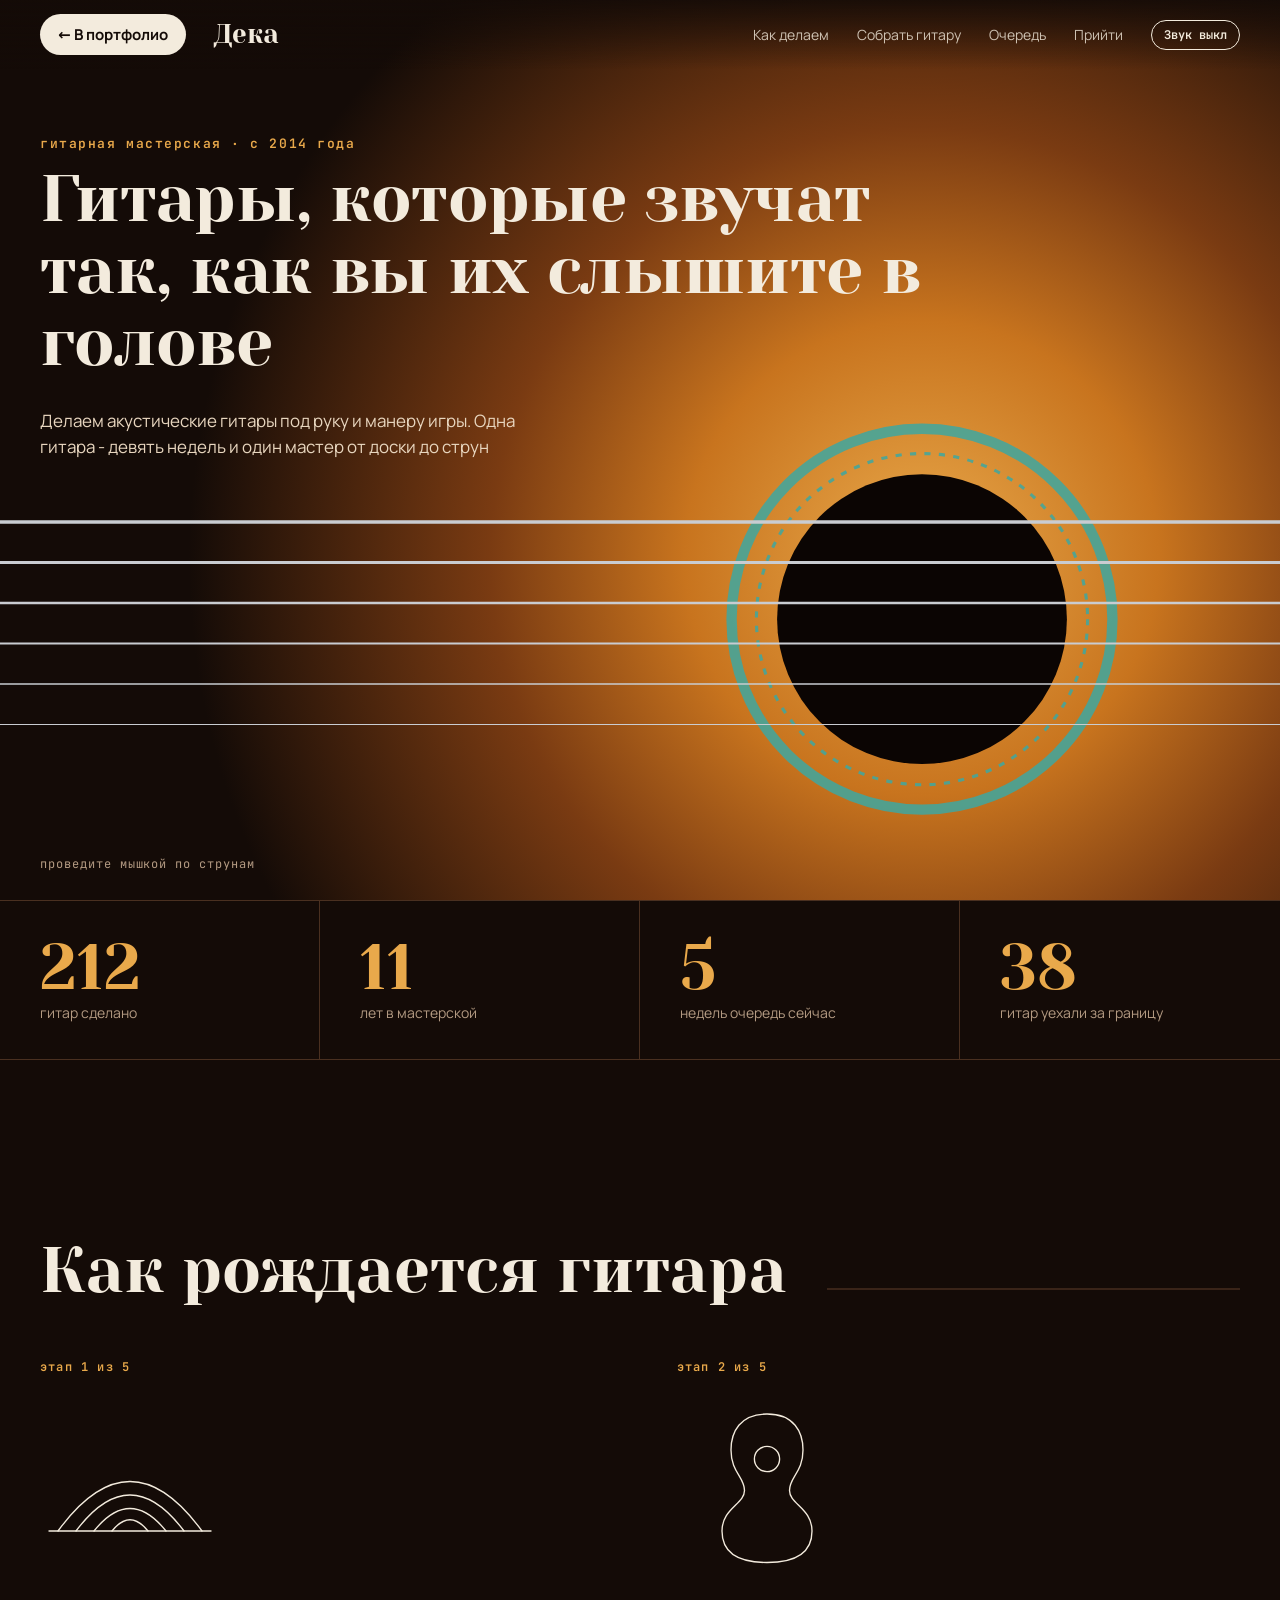
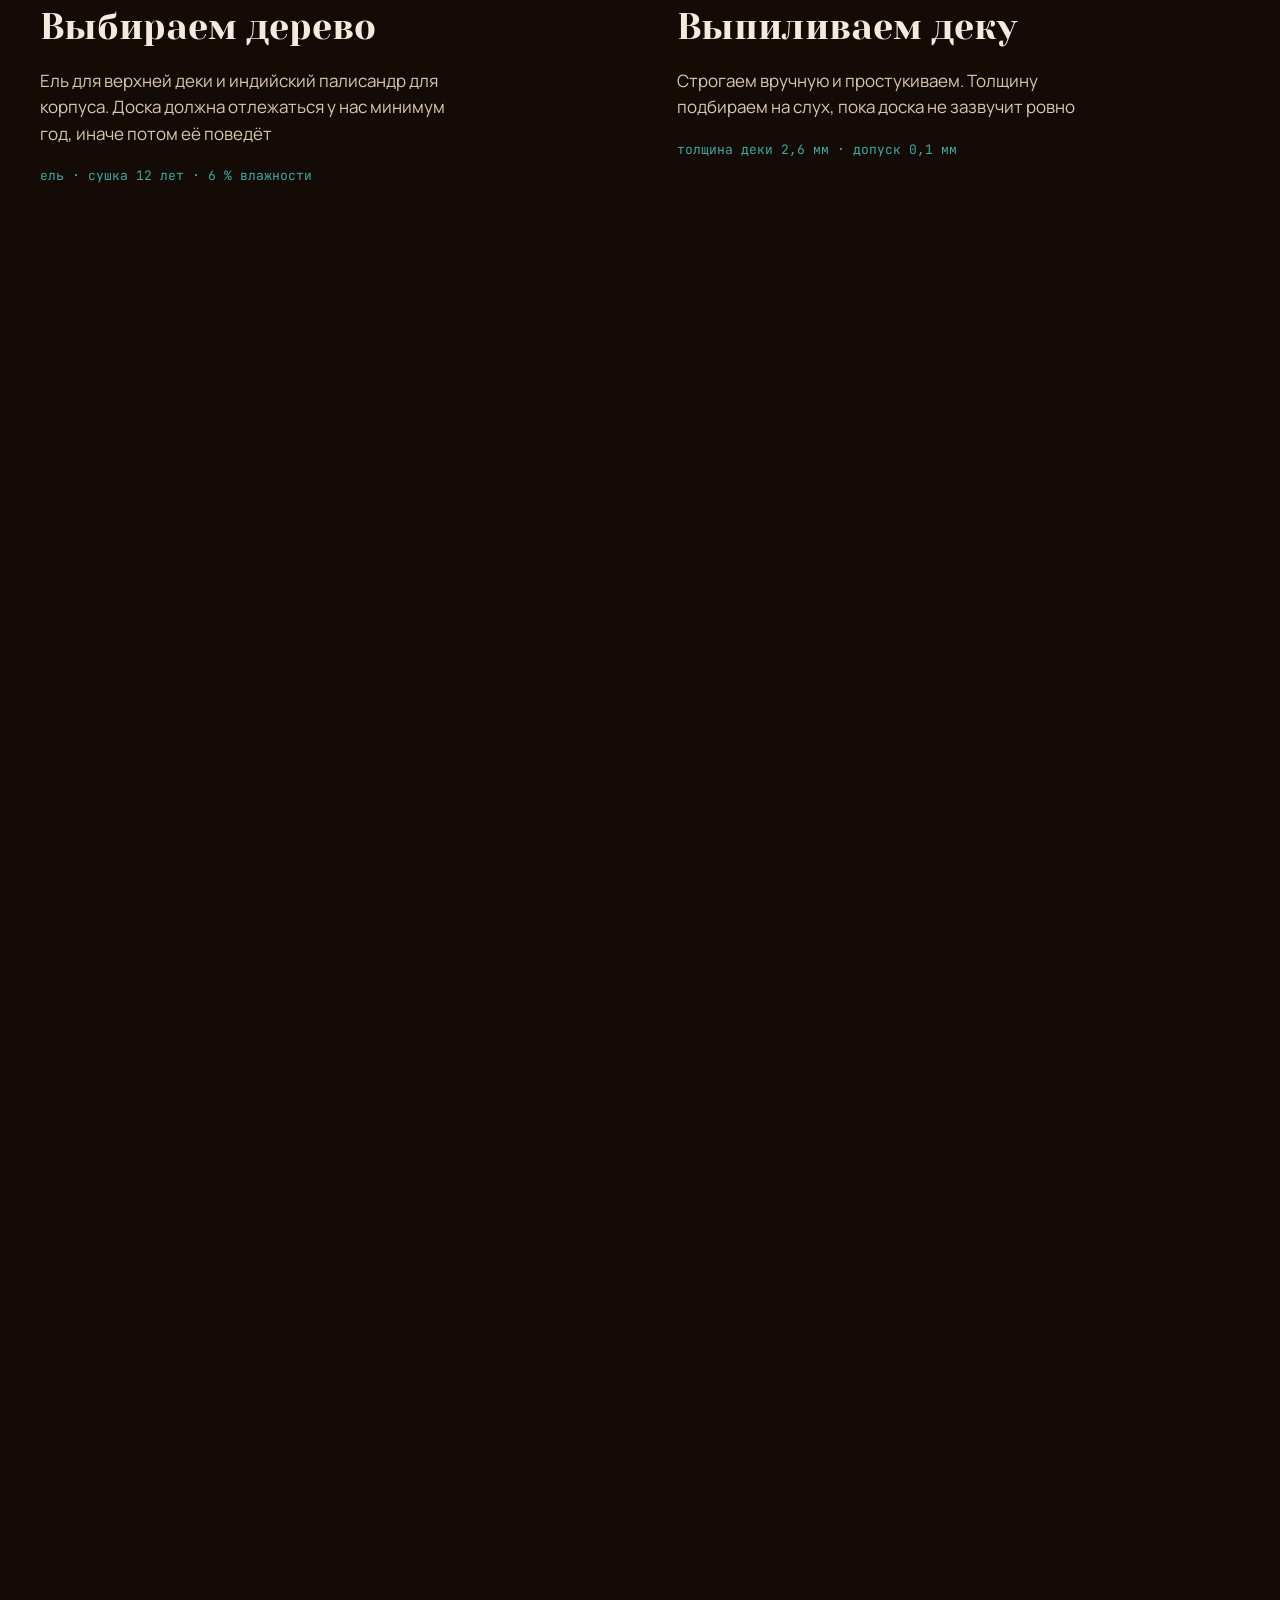
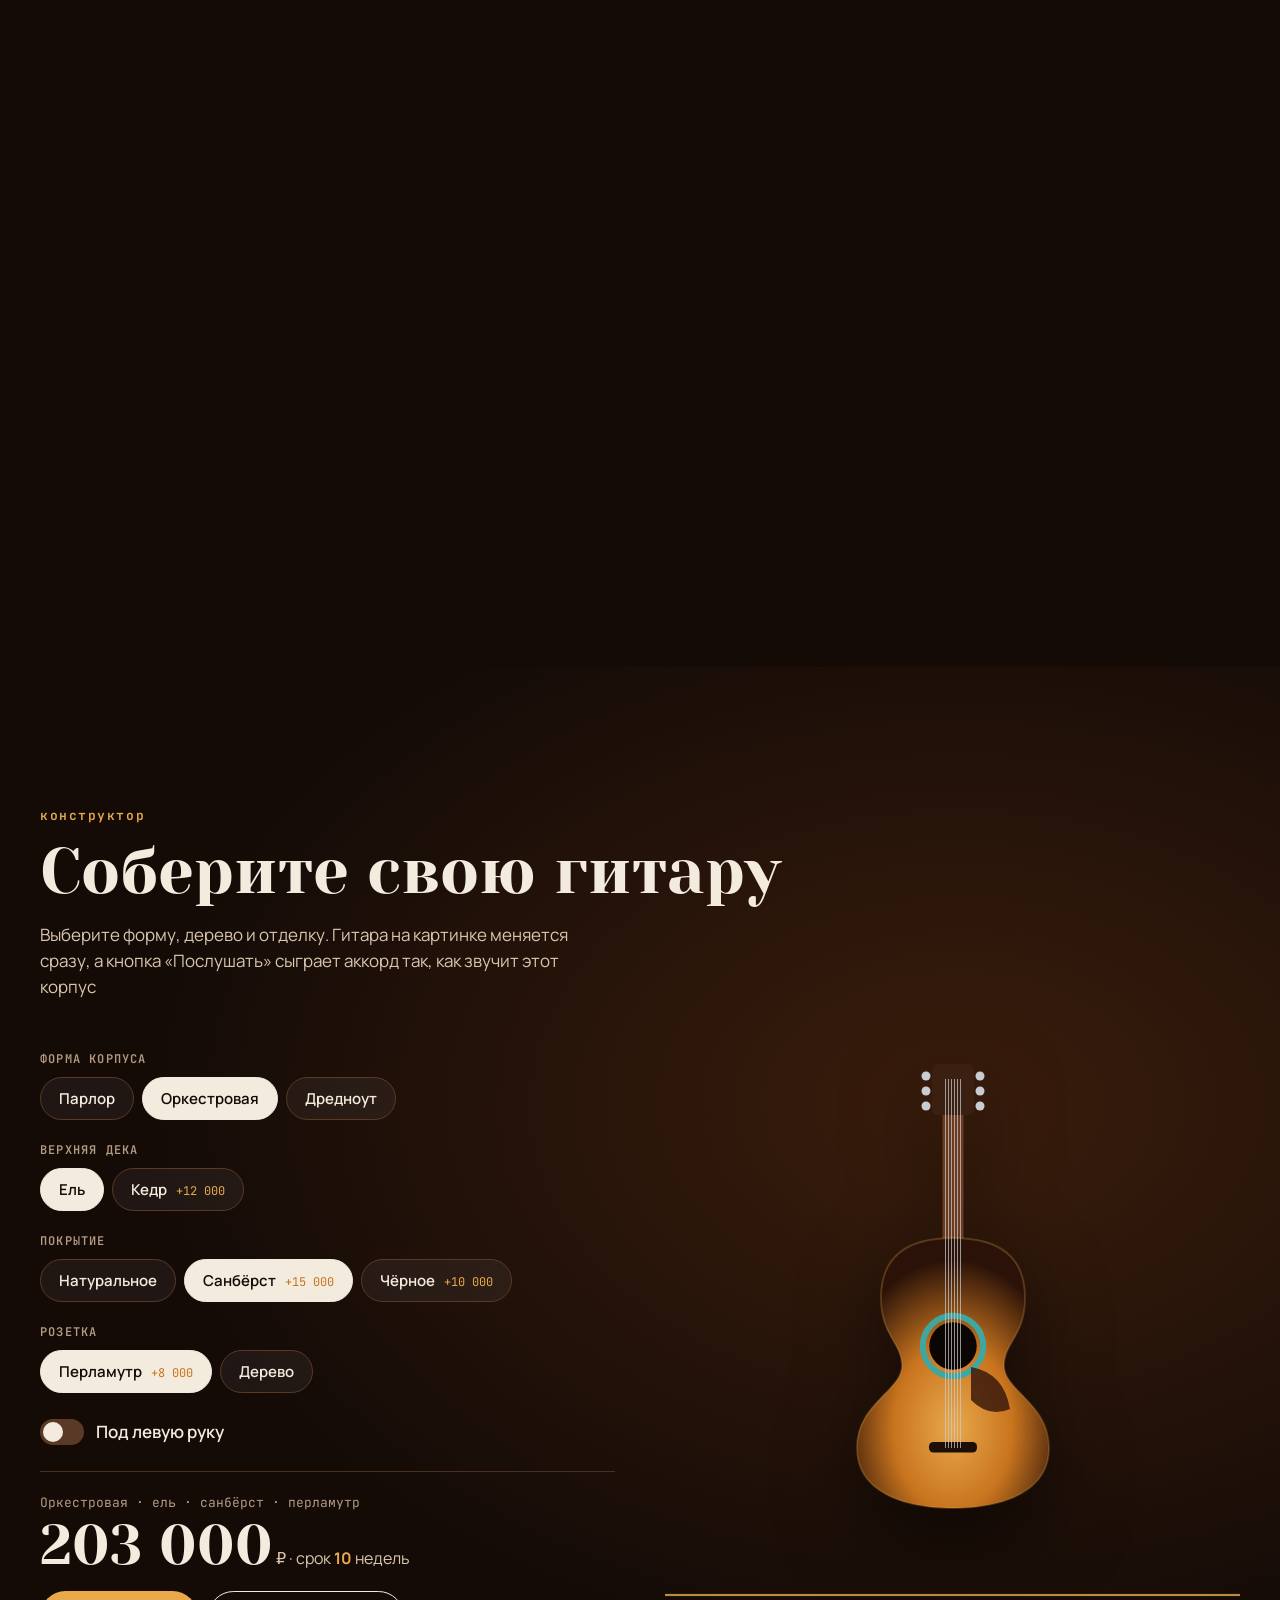
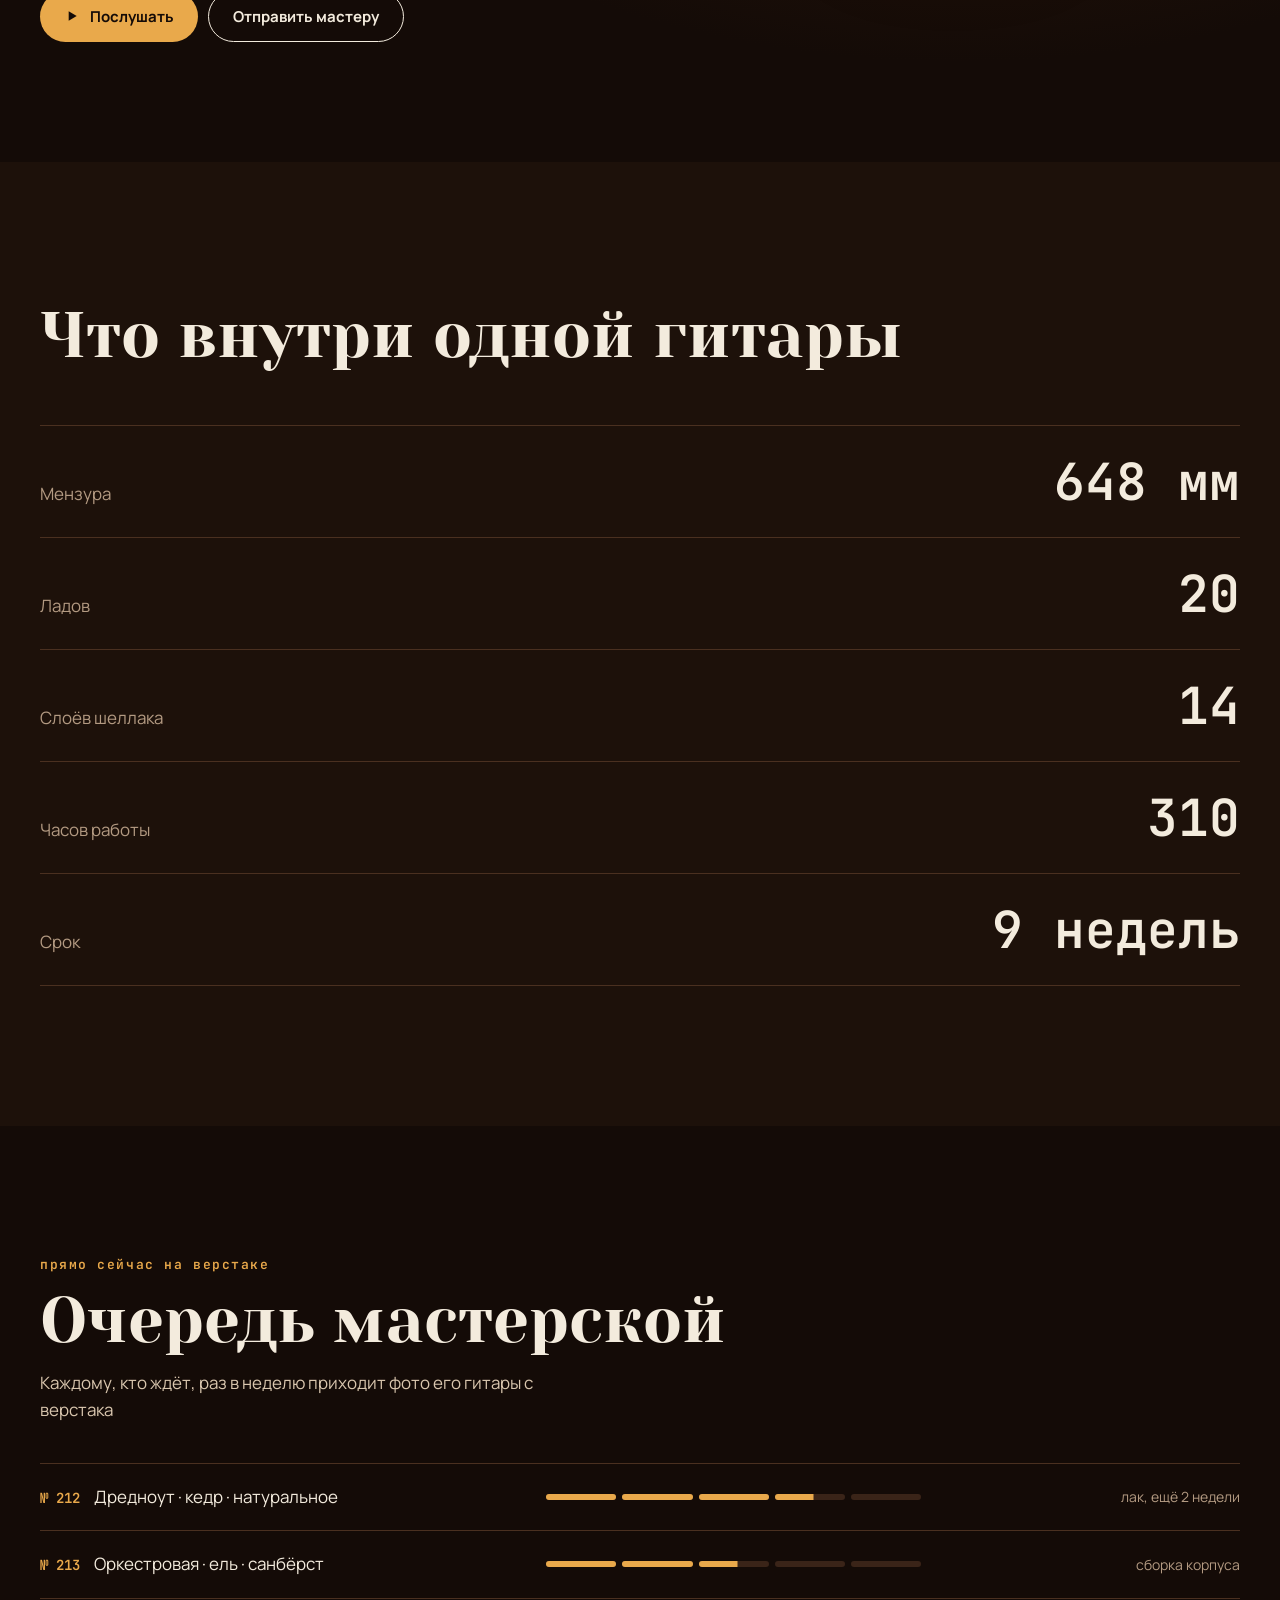
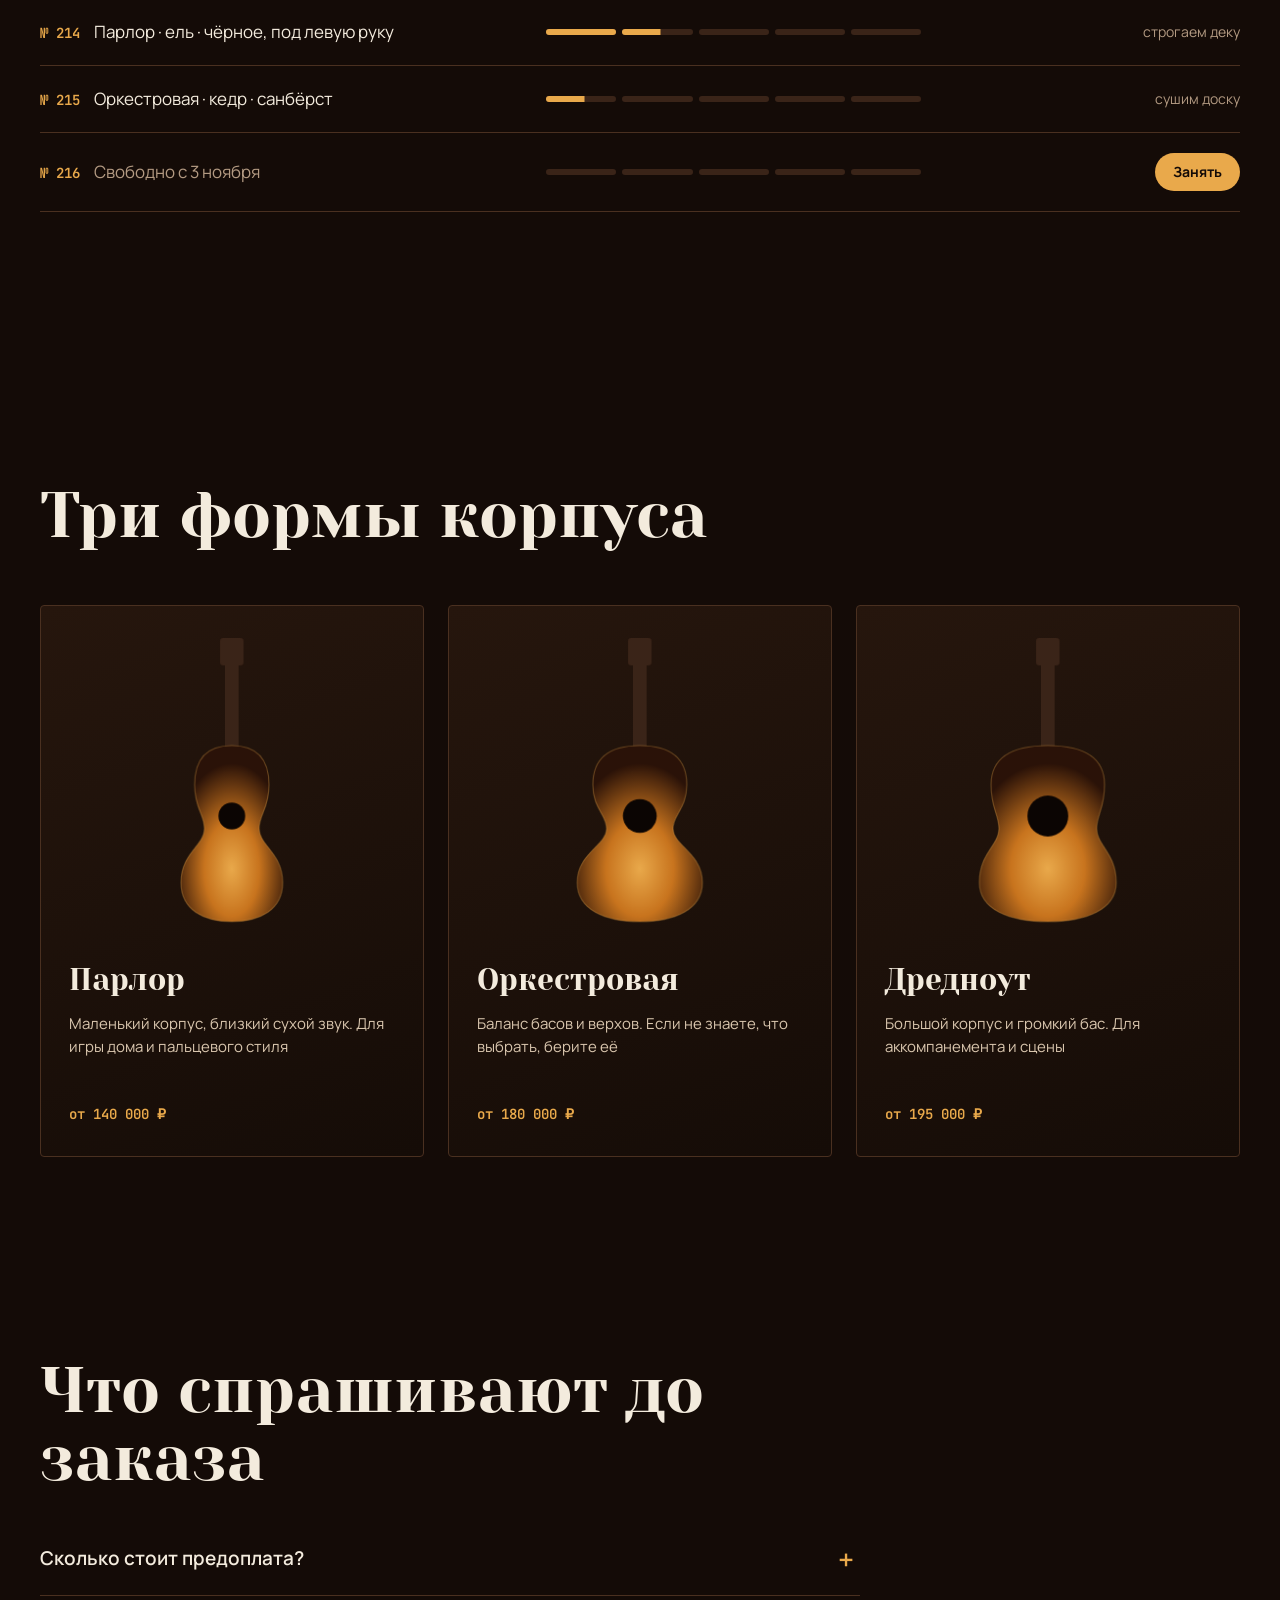
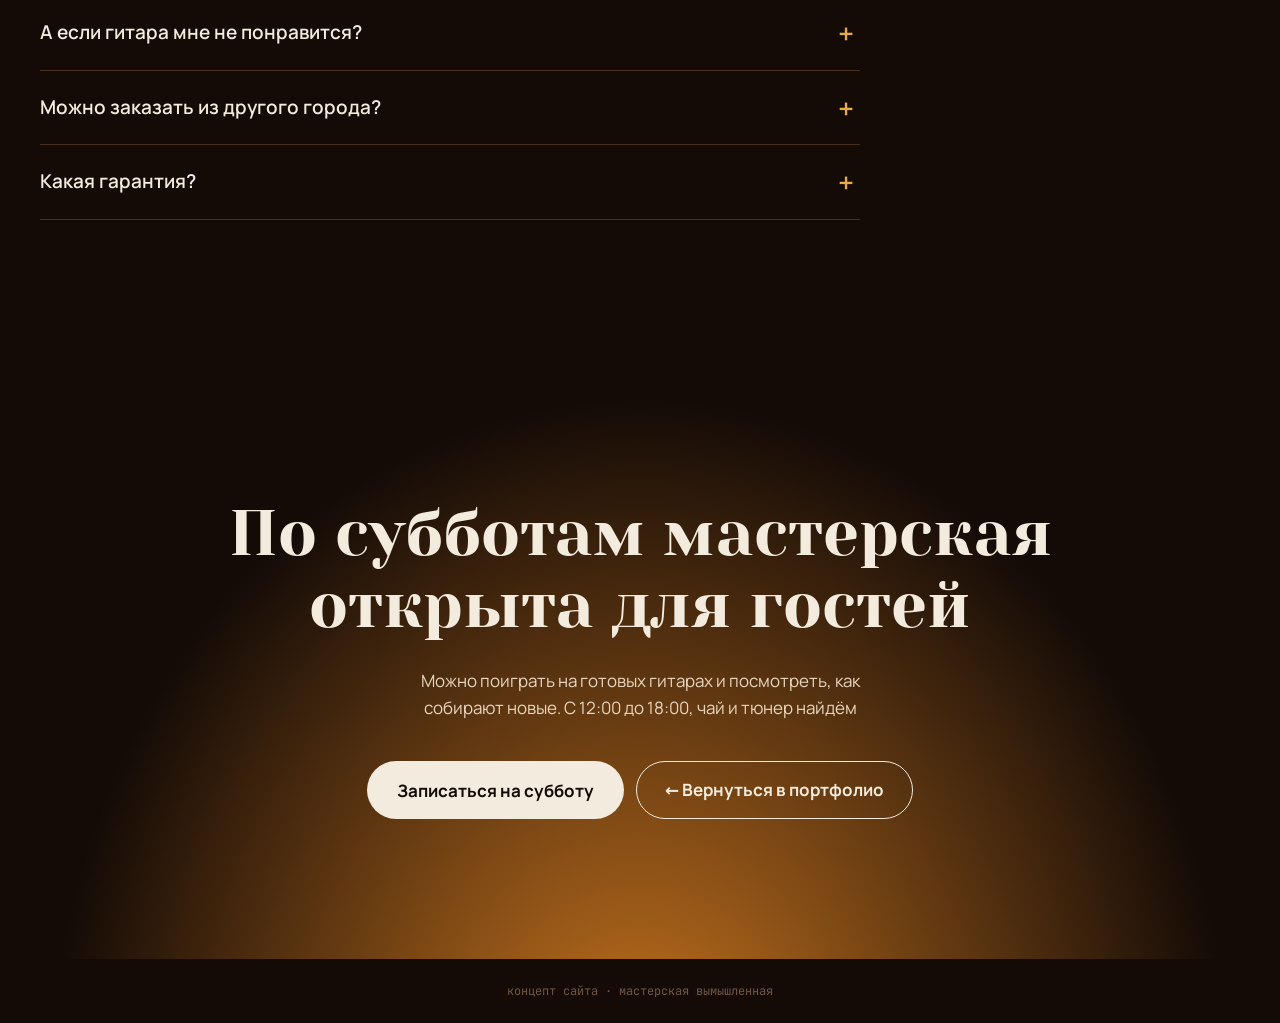
==== gitara/index.html @ 6fb13867 "Демо гитарной мастерской" ====
<!DOCTYPE html>
<html lang="ru">
<head>
<meta charset="UTF-8">
<meta name="viewport" content="width=device-width, initial-scale=1">
<title>Дека - гитарная мастерская</title>
<link rel="icon" href="data:image/svg+xml,%3Csvg xmlns='http://www.w3.org/2000/svg' viewBox='0 0 64 64'%3E%3Crect width='64' height='64' rx='16' fill='%23FFC400'/%3E%3Cpath d='M18 16h28a6 6 0 0 1 6 6v16a6 6 0 0 1-6 6H30l-10 8v-8h-2a6 6 0 0 1-6-6V22a6 6 0 0 1 6-6z' fill='%23161511'/%3E%3C/svg%3E">
<link rel="stylesheet" href="style.css">
</head>
<body>

<header class="top">
  <a class="back" href="../index.html#works">← В портфолио</a>
  <a class="brand" href="#hero">Дека</a>
  <nav>
    <a href="#process">Как делаем</a>
    <a href="#builder">Собрать гитару</a>
    <a href="#queue">Очередь</a>
    <a href="#visit">Прийти</a>
  </nav>
  <button class="sound" id="sound" aria-pressed="false">Звук выкл</button>
</header>

<section class="hero" id="hero">
  <div class="hero-text">
    <p class="eyebrow">гитарная мастерская · с 2014 года</p>
    <h1 class="split">Гитары, которые звучат так, как вы их слышите в голове</h1>
    <p class="lead">Делаем акустические гитары под руку и манеру игры. Одна гитара - девять недель и один мастер от доски до струн</p>
  </div>
  <div class="soundhole" aria-hidden="true">
    <svg viewBox="0 0 200 200">
      <circle cx="100" cy="100" r="92" class="rosette"/>
      <circle cx="100" cy="100" r="80" class="rosette thin"/>
      <circle cx="100" cy="100" r="70" class="hole"/>
    </svg>
  </div>
  <svg class="strings" id="strings" aria-hidden="true"></svg>
  <p class="hint">проведите мышкой по струнам</p>
</section>

<section class="facts-bar">
  <div><b class="count" data-to="212">0</b><span>гитар сделано</span></div>
  <div><b class="count" data-to="11">0</b><span>лет в мастерской</span></div>
  <div><b class="count" data-to="5">0</b><span>недель очередь сейчас</span></div>
  <div><b class="count" data-to="38">0</b><span>гитар уехали за границу</span></div>
</section>

<section class="process" id="process">
  <div class="process-pin">
    <div class="process-head">
      <h2>Как рождается гитара</h2>
      <div class="bar"><span id="bar"></span></div>
    </div>
    <div class="track" id="track">
      <article class="stage">
        <span class="step">этап 1 из 5</span>
        <svg viewBox="0 0 200 200" class="draw"><path d="M20 150 Q100 40 180 150"/><path d="M40 150 Q100 70 160 150"/><path d="M60 150 Q100 100 140 150"/><path d="M80 150 Q100 125 120 150"/><path d="M10 150 H190"/></svg>
        <h3>Выбираем дерево</h3>
        <p>Ель для верхней деки и индийский палисандр для корпуса. Доска должна отлежаться у нас минимум год, иначе потом её поведёт</p>
        <code>ель · сушка 12 лет · 6 % влажности</code>
      </article>
      <article class="stage">
        <span class="step">этап 2 из 5</span>
        <svg viewBox="0 0 200 200" class="draw"><path d="M100 20 C130 20 140 40 140 60 C140 85 125 90 125 105 C125 120 150 125 150 150 C150 175 130 185 100 185 C70 185 50 175 50 150 C50 125 75 120 75 105 C75 90 60 85 60 60 C60 40 70 20 100 20Z"/><circle cx="100" cy="70" r="14"/></svg>
        <h3>Выпиливаем деку</h3>
        <p>Строгаем вручную и простукиваем. Толщину подбираем на слух, пока доска не зазвучит ровно</p>
        <code>толщина деки 2,6 мм · допуск 0,1 мм</code>
      </article>
      <article class="stage">
        <span class="step">этап 3 из 5</span>
        <svg viewBox="0 0 200 200" class="draw"><path d="M40 40 L160 160"/><path d="M160 40 L40 160"/><path d="M30 70 H70"/><path d="M130 70 H170"/><path d="M60 175 L90 140"/><path d="M140 175 L110 140"/></svg>
        <h3>Собираем корпус</h3>
        <p>Ставим пружины под деку крестом. От их рисунка зависит, будет гитара петь в басах или в верхах</p>
        <code>X-бридинг · 7 пружин · клей костный</code>
      </article>
      <article class="stage">
        <span class="step">этап 4 из 5</span>
        <svg viewBox="0 0 200 200" class="draw"><path d="M20 160 H180"/><path d="M20 140 H180"/><path d="M20 120 H180"/><path d="M20 100 H180"/><path d="M20 80 H180"/><path d="M20 60 H180"/><path d="M20 40 H180"/></svg>
        <h3>Покрываем лаком</h3>
        <p>Шеллак тонкими слоями, каждый сохнет сутки. Дольше всего и незаметнее всего</p>
        <code>14 слоёв · 3 недели · полировка вручную</code>
      </article>
      <article class="stage">
        <span class="step">этап 5 из 5</span>
        <svg viewBox="0 0 200 200" class="draw"><path d="M70 20 H130 L125 180 H75 Z"/><circle cx="55" cy="50" r="9"/><circle cx="55" cy="90" r="9"/><circle cx="55" cy="130" r="9"/><circle cx="145" cy="50" r="9"/><circle cx="145" cy="90" r="9"/><circle cx="145" cy="130" r="9"/></svg>
        <h3>Настраиваем под вас</h3>
        <p>Вы приходите, играете, мы подгоняем высоту струн и порожек. Уходите с гитарой в тот же день</p>
        <code>высота струн 2,2 мм на 12 ладу</code>
      </article>
    </div>
  </div>
</section>

<section class="builder" id="builder">
  <div class="builder-head">
    <p class="eyebrow">конструктор</p>
    <h2>Соберите свою гитару</h2>
    <p class="muted">Выберите форму, дерево и отделку. Гитара на картинке меняется сразу, а кнопка «Послушать» сыграет аккорд так, как звучит этот корпус</p>
  </div>
  <div class="builder-grid">
    <div class="options">
      <fieldset>
        <legend>Форма корпуса</legend>
        <div class="opts" data-opt="shape">
          <button type="button" data-v="parlor">Парлор</button>
          <button type="button" data-v="om" aria-pressed="true">Оркестровая</button>
          <button type="button" data-v="dread">Дредноут</button>
        </div>
      </fieldset>
      <fieldset>
        <legend>Верхняя дека</legend>
        <div class="opts" data-opt="top">
          <button type="button" data-v="spruce" aria-pressed="true">Ель</button>
          <button type="button" data-v="cedar">Кедр <small>+12 000</small></button>
        </div>
      </fieldset>
      <fieldset>
        <legend>Покрытие</legend>
        <div class="opts" data-opt="finish">
          <button type="button" data-v="natural">Натуральное</button>
          <button type="button" data-v="burst" aria-pressed="true">Санбёрст <small>+15 000</small></button>
          <button type="button" data-v="black">Чёрное <small>+10 000</small></button>
        </div>
      </fieldset>
      <fieldset>
        <legend>Розетка</legend>
        <div class="opts" data-opt="rosette">
          <button type="button" data-v="shell" aria-pressed="true">Перламутр <small>+8 000</small></button>
          <button type="button" data-v="wood">Дерево</button>
        </div>
      </fieldset>
      <label class="lefty"><input type="checkbox" id="lefty"><span class="sw"></span>Под левую руку</label>
      <div class="total">
        <p class="summary" id="summary">Оркестровая · ель · санбёрст · перламутр</p>
        <p class="price"><b id="price">203 000</b> ₽ <span>· срок <b id="weeks">10</b> недель</span></p>
        <div class="total-btns">
          <button type="button" class="btn-listen" id="listen"><svg viewBox="0 0 24 24"><path d="M7 5v14l12-7z"/></svg>Послушать</button>
          <button type="button" class="btn-send" id="send">Отправить мастеру</button>
        </div>
      </div>
    </div>
    <div class="preview">
      <svg viewBox="-20 -10 240 320" id="guitar" class="guitar">
        <defs>
          <radialGradient id="gBurst" cx=".5" cy=".7" r=".62"><stop offset="0" stop-color="#e9a94b"/><stop offset=".5" stop-color="#c8741e"/><stop offset="1" stop-color="#2a1208"/></radialGradient>
        </defs>
        <g id="gFlip">
          <rect class="g-neck" x="93" y="6" width="14" height="116" rx="2"/>
          <rect class="g-head" x="86" y="-6" width="28" height="34" rx="4"/>
          <g class="g-pegs"><circle cx="82" cy="2" r="3"/><circle cx="82" cy="12" r="3"/><circle cx="82" cy="22" r="3"/><circle cx="118" cy="2" r="3"/><circle cx="118" cy="12" r="3"/><circle cx="118" cy="22" r="3"/></g>
          <path class="g-body" id="gBody"/>
          <circle class="g-rosette" id="gRosette" cx="100" cy="182" r="20"/>
          <circle class="g-hole" id="gHole" cx="100" cy="182" r="15"/>
          <path class="g-guard" id="gGuard" d="M112 196 q22 4 26 28 q-14 6 -26 -6z"/>
          <rect class="g-bridge" x="84" y="246" width="32" height="7" rx="3"/>
          <g class="g-strings"><path d="M95 4 V250"/><path d="M97 4 V250"/><path d="M99 4 V250"/><path d="M101 4 V250"/><path d="M103 4 V250"/><path d="M105 4 V250"/></g>
        </g>
      </svg>
      <canvas class="scope" id="scope" width="600" height="120" aria-hidden="true"></canvas>
    </div>
  </div>
</section>

<section class="spec" id="spec">
  <h2>Что внутри одной гитары</h2>
  <dl class="sheet">
    <div><dt>Мензура</dt><dd><span class="count" data-to="648">0</span> мм</dd></div>
    <div><dt>Ладов</dt><dd><span class="count" data-to="20">0</span></dd></div>
    <div><dt>Слоёв шеллака</dt><dd><span class="count" data-to="14">0</span></dd></div>
    <div><dt>Часов работы</dt><dd><span class="count" data-to="310">0</span></dd></div>
    <div><dt>Срок</dt><dd><span class="count" data-to="9">0</span> недель</dd></div>
  </dl>
</section>

<section class="queue" id="queue">
  <p class="eyebrow">прямо сейчас на верстаке</p>
  <h2>Очередь мастерской</h2>
  <p class="muted">Каждому, кто ждёт, раз в неделю приходит фото его гитары с верстака</p>
  <div class="q-list">
    <article class="q" data-stage="4"><div><b>№ 212</b><span>Дредноут · кедр · натуральное</span></div><div class="q-steps"><i></i><i></i><i></i><i></i><i></i></div><em>лак, ещё 2 недели</em></article>
    <article class="q" data-stage="3"><div><b>№ 213</b><span>Оркестровая · ель · санбёрст</span></div><div class="q-steps"><i></i><i></i><i></i><i></i><i></i></div><em>сборка корпуса</em></article>
    <article class="q" data-stage="2"><div><b>№ 214</b><span>Парлор · ель · чёрное, под левую руку</span></div><div class="q-steps"><i></i><i></i><i></i><i></i><i></i></div><em>строгаем деку</em></article>
    <article class="q" data-stage="1"><div><b>№ 215</b><span>Оркестровая · кедр · санбёрст</span></div><div class="q-steps"><i></i><i></i><i></i><i></i><i></i></div><em>сушим доску</em></article>
    <article class="q free"><div><b>№ 216</b><span>Свободно с 3 ноября</span></div><div class="q-steps"><i></i><i></i><i></i><i></i><i></i></div><a href="#builder">Занять</a></article>
  </div>
</section>

<section class="models" id="models">
  <h2>Три формы корпуса</h2>
  <div class="cards">
    <article class="card" data-shape="parlor">
      <svg viewBox="0 0 200 300" class="body"></svg>
      <h3>Парлор</h3>
      <p>Маленький корпус, близкий сухой звук. Для игры дома и пальцевого стиля</p>
      <span class="price-tag">от 140 000 ₽</span>
    </article>
    <article class="card" data-shape="om">
      <svg viewBox="0 0 200 300" class="body"></svg>
      <h3>Оркестровая</h3>
      <p>Баланс басов и верхов. Если не знаете, что выбрать, берите её</p>
      <span class="price-tag">от 180 000 ₽</span>
    </article>
    <article class="card" data-shape="dread">
      <svg viewBox="0 0 200 300" class="body"></svg>
      <h3>Дредноут</h3>
      <p>Большой корпус и громкий бас. Для аккомпанемента и сцены</p>
      <span class="price-tag">от 195 000 ₽</span>
    </article>
  </div>
</section>

<section class="faq" id="faq">
  <h2>Что спрашивают до заказа</h2>
  <details><summary>Сколько стоит предоплата?</summary><p>Половина цены, когда гитара встаёт в очередь. Вторая половина после того, как вы её послушали и забрали.</p></details>
  <details><summary>А если гитара мне не понравится?</summary><p>До покрытия лаком можно поменять почти всё, кроме формы корпуса. После настройки, если звук не ваш, переделываем пружины бесплатно.</p></details>
  <details><summary>Можно заказать из другого города?</summary><p>Да, отправляем в жёстком кейсе транспортной компанией. Настройку тогда делаем по видео, а в первый приезд подгоняем вживую.</p></details>
  <details><summary>Какая гарантия?</summary><p>Пожизненная на корпус и гриф для первого владельца. Трещины от пересушивания не считаются, к гитаре прилагаем увлажнитель и памятку.</p></details>
</section>

<section class="visit" id="visit">
  <h2 class="split">По субботам мастерская открыта для гостей</h2>
  <p>Можно поиграть на готовых гитарах и посмотреть, как собирают новые. С 12:00 до 18:00, чай и тюнер найдём</p>
  <div class="visit-btns">
    <button type="button" class="cta" id="visitBtn">Записаться на субботу</button>
    <a class="back-bottom" href="../index.html#works">← Вернуться в портфолио</a>
  </div>
</section>

<footer class="foot">концепт сайта · мастерская вымышленная</footer>
<div class="toast" id="toast" role="status" hidden></div>

<script src="gsap.min.js"></script>
<script src="ScrollTrigger.min.js"></script>
<script src="script.js"></script>
</body>
</html>
---- gitara/style.css ----
/* шрифты лежат рядом, без гугла */
@font-face { font-family: "Yeseva One"; src: url("yeseva-one-cyrillic-400-normal.woff2") format("woff2"); unicode-range: U+0400-045F, U+0490-0491, U+04B0-04B1, U+2116; font-display: swap; }
@font-face { font-family: "Yeseva One"; src: url("yeseva-one-latin-400-normal.woff2") format("woff2"); unicode-range: U+0000-00FF, U+2000-206F, U+20AC, U+2122, U+2212; font-display: swap; }
@font-face { font-family: "Manrope"; src: url("manrope-cyrillic-wght-normal.woff2") format("woff2"); font-weight: 200 800; unicode-range: U+0400-045F, U+0490-0491, U+04B0-04B1, U+2116; font-display: swap; }
@font-face { font-family: "Manrope"; src: url("manrope-latin-wght-normal.woff2") format("woff2"); font-weight: 200 800; unicode-range: U+0000-00FF, U+2000-206F, U+20AC, U+2122, U+2212; font-display: swap; }
@font-face { font-family: "JetBrains Mono"; src: url("jetbrains-mono-cyrillic-wght-normal.woff2") format("woff2"); font-weight: 100 800; unicode-range: U+0400-045F, U+0490-0491, U+04B0-04B1, U+2116; font-display: swap; }
@font-face { font-family: "JetBrains Mono"; src: url("jetbrains-mono-latin-wght-normal.woff2") format("woff2"); font-weight: 100 800; unicode-range: U+0000-00FF, U+2000-206F, U+20AC, U+2122, U+2212; font-display: swap; }

:root {
  --edge: #140b07;      /* тёмный край санбёрста */
  --amber: #c8741e;     /* янтарь лака */
  --honey: #e9a94b;     /* светлый центр санбёрста */
  --ink: #f3ebdd;       /* текст */
  --nickel: #c9ccd1;    /* струны */
  --abalone: #3fa7a0;   /* перламутровая розетка */
  --muted: #b39a82;

  --display: "Yeseva One", Georgia, serif;
  --body: "Manrope", system-ui, sans-serif;
  --mono: "JetBrains Mono", Consolas, monospace;
}

* { box-sizing: border-box; margin: 0; padding: 0; }
html { scroll-behavior: smooth; }
body {
  background: var(--edge);
  color: var(--ink);
  font-family: var(--body);
  font-size: 17px;
  line-height: 1.55;
  overflow-x: hidden;
}
a { color: inherit; }
:focus-visible { outline: 2px solid var(--abalone); outline-offset: 3px; }
h2 { font-family: var(--display); font-weight: 400; font-size: clamp(34px, 5vw, 64px); line-height: 1.05; }

/* ---------- шапка ---------- */
.top {
  position: fixed; inset: 0 0 auto; z-index: 20;
  display: flex; align-items: center; gap: 28px;
  padding: 14px 40px;
  background: linear-gradient(#140b07e6, #140b0700);
}
.back {
  font: 700 15px var(--body); text-decoration: none; color: var(--edge);
  background: var(--ink); padding: 10px 18px; border-radius: 30px;
  transition: transform .2s cubic-bezier(.34,1.56,.64,1), background .2s;
}
.back:hover { background: #fff; transform: translateX(-3px); }
.brand { font-family: var(--display); font-size: 26px; text-decoration: none; margin-right: auto; }
.top nav { display: flex; gap: 28px; font-size: 14px; }
.top nav a { text-decoration: none; opacity: .8; }
.top nav a:hover { opacity: 1; }
.sound {
  font: 600 12px var(--mono);
  color: var(--ink); background: none;
  border: 1px solid currentColor; border-radius: 20px;
  padding: 6px 12px; cursor: pointer;
}

/* ---------- первый экран ---------- */
.hero {
  position: relative;
  height: 100vh; min-height: 620px;
  overflow: hidden;
  background:
    radial-gradient(circle at 72% 62%, var(--honey) 0, var(--amber) 22%, #7a3b12 40%, var(--edge) 68%);
}
.hero-text { position: relative; z-index: 3; padding: 15vh 40px 0; max-width: 980px; }
.eyebrow { font: 600 13px var(--mono); letter-spacing: .12em; color: var(--honey); margin-bottom: 18px; }
.hero h1 {
  font-family: var(--display); font-weight: 400;
  font-size: clamp(38px, 5.2vw, 78px); line-height: 1;
  letter-spacing: -.01em;
}
.lead { max-width: 480px; margin-top: 26px; color: #e8d6bf; }
.split .w { display: inline-block; overflow: hidden; vertical-align: top; padding-bottom: .08em; }
.split .w > span { display: inline-block; }

.soundhole {
  position: absolute; z-index: 1;
  width: min(46vh, 420px); aspect-ratio: 1;
  left: 72%; top: 62%; transform: translate(-50%, -50%);
}
.soundhole svg { width: 100%; height: 100%; }
.rosette { fill: none; stroke: var(--abalone); stroke-width: 5; opacity: .85; }
.rosette.thin { stroke-width: 1.5; stroke-dasharray: 3 4; }
.hole { fill: #0b0503; }

.strings { position: absolute; inset: 0; z-index: 2; width: 100%; height: 100%; cursor: crosshair; }
.strings path { fill: none; stroke: var(--nickel); stroke-linecap: round; }
.hint {
  position: absolute; z-index: 3; left: 40px; bottom: 28px;
  font: 12px var(--mono); color: var(--muted); letter-spacing: .08em;
}

/* ---------- этапы ---------- */
.process { background: var(--edge); }
.process-pin { height: 100vh; display: flex; flex-direction: column; justify-content: center; overflow: hidden; }
.process-head { display: flex; align-items: flex-end; gap: 40px; padding: 0 40px 48px; }
.bar { flex: 1; height: 2px; background: #3a2418; margin-bottom: 14px; }
.bar span { display: block; height: 100%; width: 100%; background: var(--honey); transform-origin: left; transform: scaleX(0); }
.track { display: flex; gap: 6vw; padding: 0 40px; width: max-content; }
.stage { width: min(560px, 72vw); flex-shrink: 0; }
.step { font: 600 12px var(--mono); color: var(--honey); letter-spacing: .1em; }
.stage .draw { display: block; width: 180px; height: 180px; margin: 18px 0 24px; }
.draw path, .draw circle { fill: none; stroke: var(--ink); stroke-width: 1.5; stroke-linecap: round; }
.stage h3 { font-family: var(--display); font-weight: 400; font-size: 36px; margin-bottom: 12px; }
.stage p { color: #d9c6ae; max-width: 440px; }
.stage code { display: block; margin-top: 20px; font: 13px var(--mono); color: var(--abalone); }

/* ---------- характеристики ---------- */
.spec { padding: 140px 40px; background: #1d110a; }
.sheet { margin-top: 56px; border-top: 1px solid #4a3020; }
.sheet div {
  display: grid; grid-template-columns: 1fr auto;
  align-items: baseline;
  padding: 22px 0; border-bottom: 1px solid #4a3020;
}
.sheet dt { color: var(--muted); }
.sheet dd { font: 600 clamp(28px, 4vw, 52px) var(--mono); color: var(--ink); }

/* ---------- модели ---------- */
.models { padding: 140px 40px; }
.cards { display: grid; grid-template-columns: repeat(3, 1fr); gap: 24px; margin-top: 56px; perspective: 900px; }
.card {
  padding: 32px 28px 30px;
  border: 1px solid #4a3020; border-radius: 4px;
  background: linear-gradient(160deg, #26160d, #150c07);
  transform-style: preserve-3d; will-change: transform;
}
.card .body { display: block; width: 60%; margin: 0 auto 26px; overflow: visible; }
.body .outline { fill: url(#burst); stroke: #e9a94b55; stroke-width: 1.2; }
.body .neck { fill: #3a2418; }
.body .hole { fill: #0b0503; }
.card h3 { font-family: var(--display); font-weight: 400; font-size: 30px; }
.card p { color: #d9c6ae; font-size: 15px; margin: 8px 0 18px; min-height: 70px; }
.price-tag { font: 600 14px var(--mono); color: var(--honey); }

.eyebrow { font: 600 13px var(--mono); letter-spacing: .12em; color: var(--honey); margin-bottom: 14px; }
.muted { color: #d9c6ae; max-width: 560px; margin-top: 16px; }

/* ---------- цифры мастерской ---------- */
.facts-bar { display: grid; grid-template-columns: repeat(4, 1fr); border-top: 1px solid #4a3020; border-bottom: 1px solid #4a3020; }
.facts-bar div { padding: 34px 40px; border-right: 1px solid #4a3020; }
.facts-bar div:last-child { border-right: 0; }
.facts-bar b { display: block; font: 400 clamp(40px, 5vw, 64px)/1 var(--display); color: var(--honey); }
.facts-bar span { font-size: 14px; color: var(--muted); }

/* ---------- конструктор ---------- */
.builder { padding: 140px 40px 120px; background: radial-gradient(ellipse at 75% 40%, #3a1d0c, var(--edge) 60%); }
.builder-grid { display: grid; grid-template-columns: 1fr 1fr; gap: 50px; margin-top: 50px; align-items: center; }
.options fieldset { border: 0; margin-bottom: 22px; }
.options legend { font: 600 12px var(--mono); letter-spacing: .1em; color: var(--muted); text-transform: uppercase; margin-bottom: 10px; }
.opts { display: flex; flex-wrap: wrap; gap: 8px; }
.opts button {
  font: 600 15px var(--body); color: var(--ink); background: #ffffff0d; cursor: pointer;
  border: 1px solid #5a3a26; border-radius: 30px; padding: 10px 18px;
  transition: background .2s, border-color .2s, color .2s, transform .15s cubic-bezier(.34,1.56,.64,1);
}
.opts button small { font: 12px var(--mono); color: var(--honey); margin-left: 6px; }
.opts button:hover { border-color: var(--honey); }
.opts button:active { transform: scale(.95); }
.opts button[aria-pressed="true"] { background: var(--ink); color: var(--edge); border-color: var(--ink); }
.opts button[aria-pressed="true"] small { color: var(--amber); }
.lefty { display: inline-flex; align-items: center; gap: 12px; cursor: pointer; font-weight: 600; margin: 4px 0 26px; }
.lefty input { position: absolute; opacity: 0; }
.sw { width: 44px; height: 26px; border-radius: 13px; background: #5a3a26; position: relative; transition: background .25s; }
.sw::after { content: ""; position: absolute; left: 3px; top: 3px; width: 20px; height: 20px; border-radius: 50%; background: var(--ink); transition: transform .3s cubic-bezier(.34,1.56,.64,1); }
.lefty input:checked + .sw { background: var(--abalone); }
.lefty input:checked + .sw::after { transform: translateX(18px); }
.lefty input:focus-visible + .sw { outline: 2px solid var(--abalone); outline-offset: 2px; }
.total { border-top: 1px solid #4a3020; padding-top: 22px; }
.summary { font: 13px var(--mono); color: var(--muted); }
.price { font-size: 16px; color: #d9c6ae; margin: 6px 0 18px; }
.price > b { font: 400 clamp(40px, 4.4vw, 56px)/1 var(--display); color: var(--ink); }
.price span b { color: var(--honey); }
.total-btns { display: flex; flex-wrap: wrap; gap: 10px; }
.btn-listen, .btn-send {
  display: inline-flex; align-items: center; gap: 10px; cursor: pointer;
  font: 700 15px var(--body); border-radius: 40px; padding: 14px 24px;
  transition: transform .2s cubic-bezier(.34,1.56,.64,1), background .2s;
}
.btn-listen { background: var(--honey); color: var(--edge); border: 0; }
.btn-listen svg { width: 16px; height: 16px; fill: currentColor; }
.btn-listen:hover { transform: scale(1.04); background: #f2bd68; }
.btn-listen.playing { background: var(--abalone); }
.btn-send { background: none; color: var(--ink); border: 1px solid var(--ink); }
.btn-send:hover { background: var(--ink); color: var(--edge); }
.preview { position: relative; text-align: center; }
.guitar { width: min(360px, 80%); height: auto; overflow: visible; filter: drop-shadow(0 30px 40px #00000080); }
#gFlip { transform-origin: 100px 150px; transform-box: view-box; }
.g-neck { fill: #6b3a1f; }
.g-head { fill: #3b2012; }
.g-pegs circle { fill: var(--nickel); }
.g-body { stroke: #e9a94b40; stroke-width: 1.2; }
.g-rosette { fill: none; stroke: var(--abalone); stroke-width: 4; transition: stroke .4s; }
.g-hole { fill: #0b0503; }
.g-guard { fill: #3b1a0c; opacity: .85; }
.g-bridge { fill: #1c0f08; }
.g-strings path { stroke: var(--nickel); stroke-width: .6; opacity: .8; }
.scope { display: block; width: 100%; height: 80px; margin-top: 10px; }

/* ---------- очередь ---------- */
.queue { padding: 130px 40px; }
.q-list { margin-top: 40px; border-top: 1px solid #4a3020; }
.q { display: grid; grid-template-columns: 1.3fr 1fr .8fr; gap: 20px; align-items: center; padding: 20px 0; border-bottom: 1px solid #4a3020; }
.q b { font: 600 14px var(--mono); color: var(--honey); margin-right: 14px; }
.q span { color: var(--ink); }
.q-steps { display: flex; gap: 6px; }
.q-steps i { flex: 1; height: 6px; border-radius: 3px; background: #3a2418; overflow: hidden; position: relative; }
.q-steps i::after { content: ""; position: absolute; inset: 0; background: var(--honey); transform: scaleX(var(--fill, 0)); transform-origin: left; }
.q em { font-style: normal; font-size: 14px; color: var(--muted); text-align: right; }
.q.free span { color: var(--muted); }
.q.free a { justify-self: end; font-weight: 700; font-size: 14px; color: var(--edge); background: var(--honey); text-decoration: none; padding: 8px 18px; border-radius: 30px; }

/* ---------- вопросы ---------- */
.faq { padding: 60px 40px 120px; max-width: 900px; }
.faq h2 { margin-bottom: 30px; }
.faq details { border-bottom: 1px solid #4a3020; }
.faq summary { list-style: none; cursor: pointer; padding: 22px 40px 22px 0; font-size: 19px; font-weight: 600; position: relative; }
.faq summary::-webkit-details-marker { display: none; }
.faq summary::after { content: "+"; position: absolute; right: 6px; top: 16px; font-size: 28px; color: var(--honey); transition: transform .3s cubic-bezier(.34,1.56,.64,1); }
.faq details[open] summary::after { transform: rotate(45deg); }
.faq p { color: #d9c6ae; padding-bottom: 22px; max-width: 700px; }

/* ---------- приглашение ---------- */
.visit {
  padding: 160px 40px 140px; text-align: center;
  background: radial-gradient(ellipse at 50% 120%, var(--amber), var(--edge) 65%);
}
.visit h2 { max-width: 900px; margin: 0 auto; }
.visit p { margin: 24px auto 40px; color: #e8d6bf; max-width: 440px; }
.cta {
  display: inline-block; padding: 16px 30px;
  background: var(--ink); color: var(--edge);
  font-weight: 700; text-decoration: none; border-radius: 40px;
  transition: transform .2s cubic-bezier(.34,1.56,.64,1), background .2s;
}
.cta:hover { transform: scale(1.04); background: #fff; }
.cta:active { transform: scale(.97); }
button.cta { border: 0; cursor: pointer; font: 700 17px var(--body); }
.visit-btns { display: flex; flex-wrap: wrap; justify-content: center; gap: 12px; }
.back-bottom {
  display: inline-block; padding: 15px 28px; border-radius: 40px; border: 1px solid var(--ink);
  color: var(--ink); font-weight: 700; text-decoration: none; white-space: nowrap;
  transition: background .2s, color .2s;
}
.back-bottom:hover { background: var(--ink); color: var(--edge); }
.foot { padding: 24px 40px; font: 12px var(--mono); color: #6f5543; text-align: center; }
.toast {
  position: fixed; z-index: 30; left: 50%; bottom: 30px; transform: translateX(-50%);
  background: var(--ink); color: var(--edge); padding: 14px 20px; border-radius: 14px; font-weight: 600;
  box-shadow: 0 16px 40px -14px #000; max-width: calc(100% - 32px);
}

@media (max-width: 1000px) {
  .top nav { display: none; }
  .builder-grid { grid-template-columns: 1fr; }
  .preview { order: -1; }
  .facts-bar { grid-template-columns: repeat(2, 1fr); }
  .facts-bar div:nth-child(2) { border-right: 0; }
  .facts-bar div:nth-child(-n+2) { border-bottom: 1px solid #4a3020; }
}

/* ---------- телефон ---------- */
@media (max-width: 767px) {
  .top { padding: 14px 16px; gap: 14px; }
  .top nav { display: none; }
  .hero-text { padding: 13vh 16px 0; }
  .soundhole { left: 74%; width: 62vw; }
  .hint { left: 16px; }
  .process-pin { height: auto; padding: 100px 0; }
  .process-head { padding: 0 16px 40px; }
  .bar { display: none; }
  .track { flex-direction: column; width: auto; padding: 0 16px; gap: 64px; }
  .stage { width: auto; }
  .spec, .models { padding: 90px 16px; }
  .cards { grid-template-columns: 1fr; }
  .visit { padding: 110px 16px; }
  .brand { display: none; }
  .back { margin-right: auto; }
  .facts-bar div { padding: 24px 16px; }
  .builder, .queue { padding: 90px 16px; }
  .faq { padding: 40px 16px 90px; }
  .q { grid-template-columns: 1fr; gap: 10px; }
  .q em, .q.free a { text-align: left; justify-self: start; }
}

@media (prefers-reduced-motion: reduce) {
  html { scroll-behavior: auto; }
}
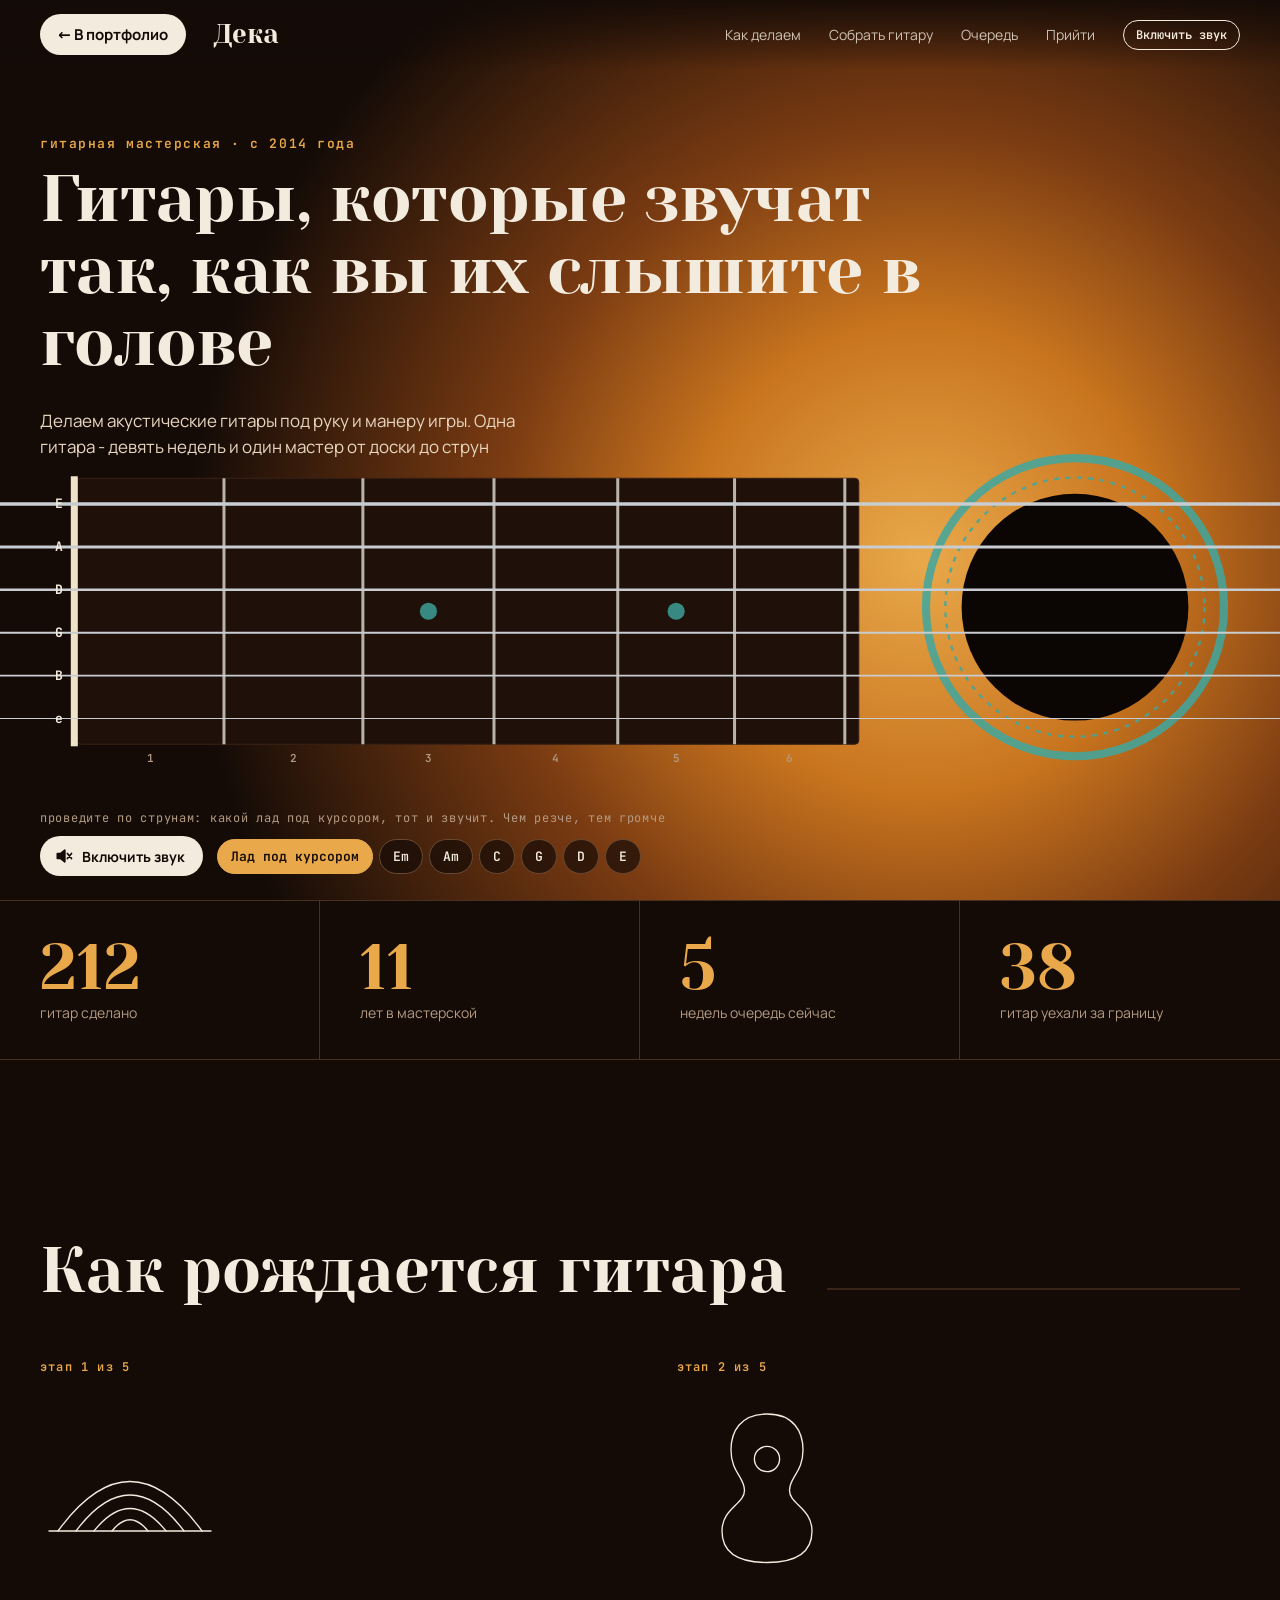
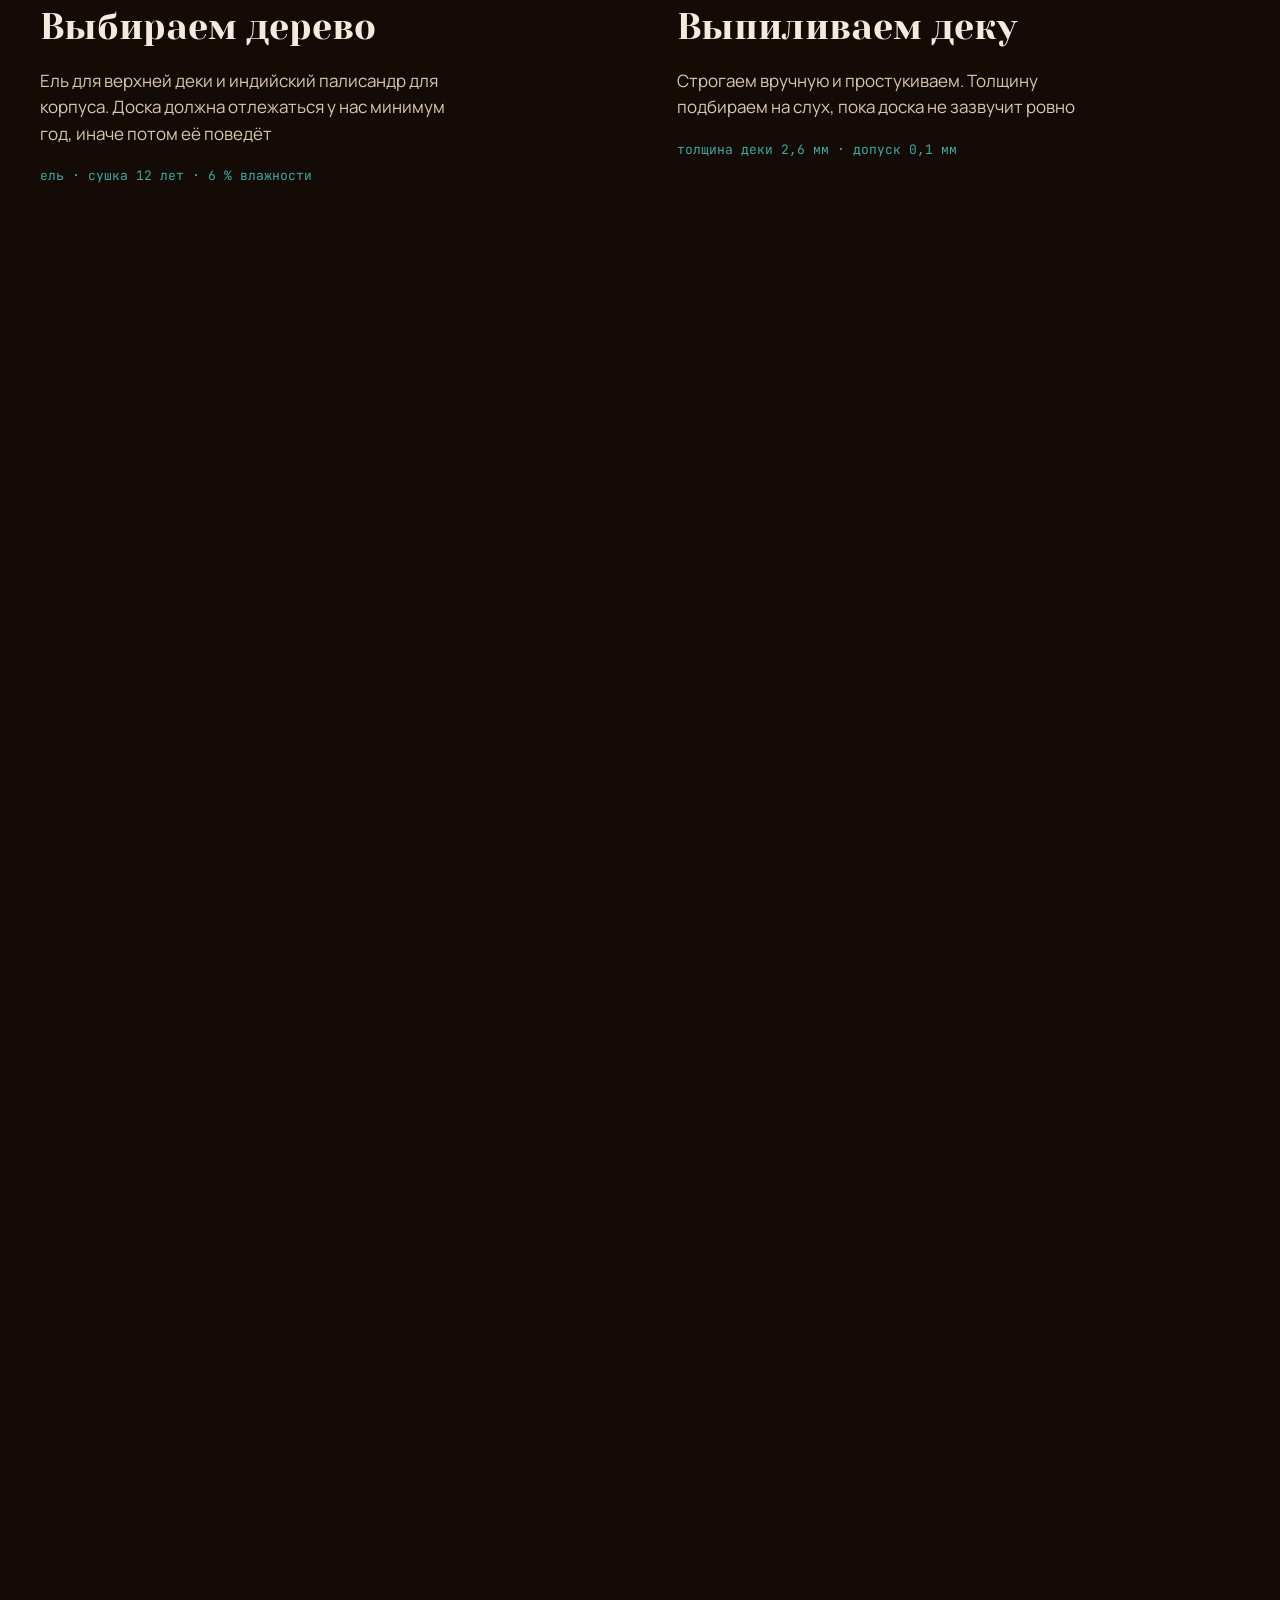
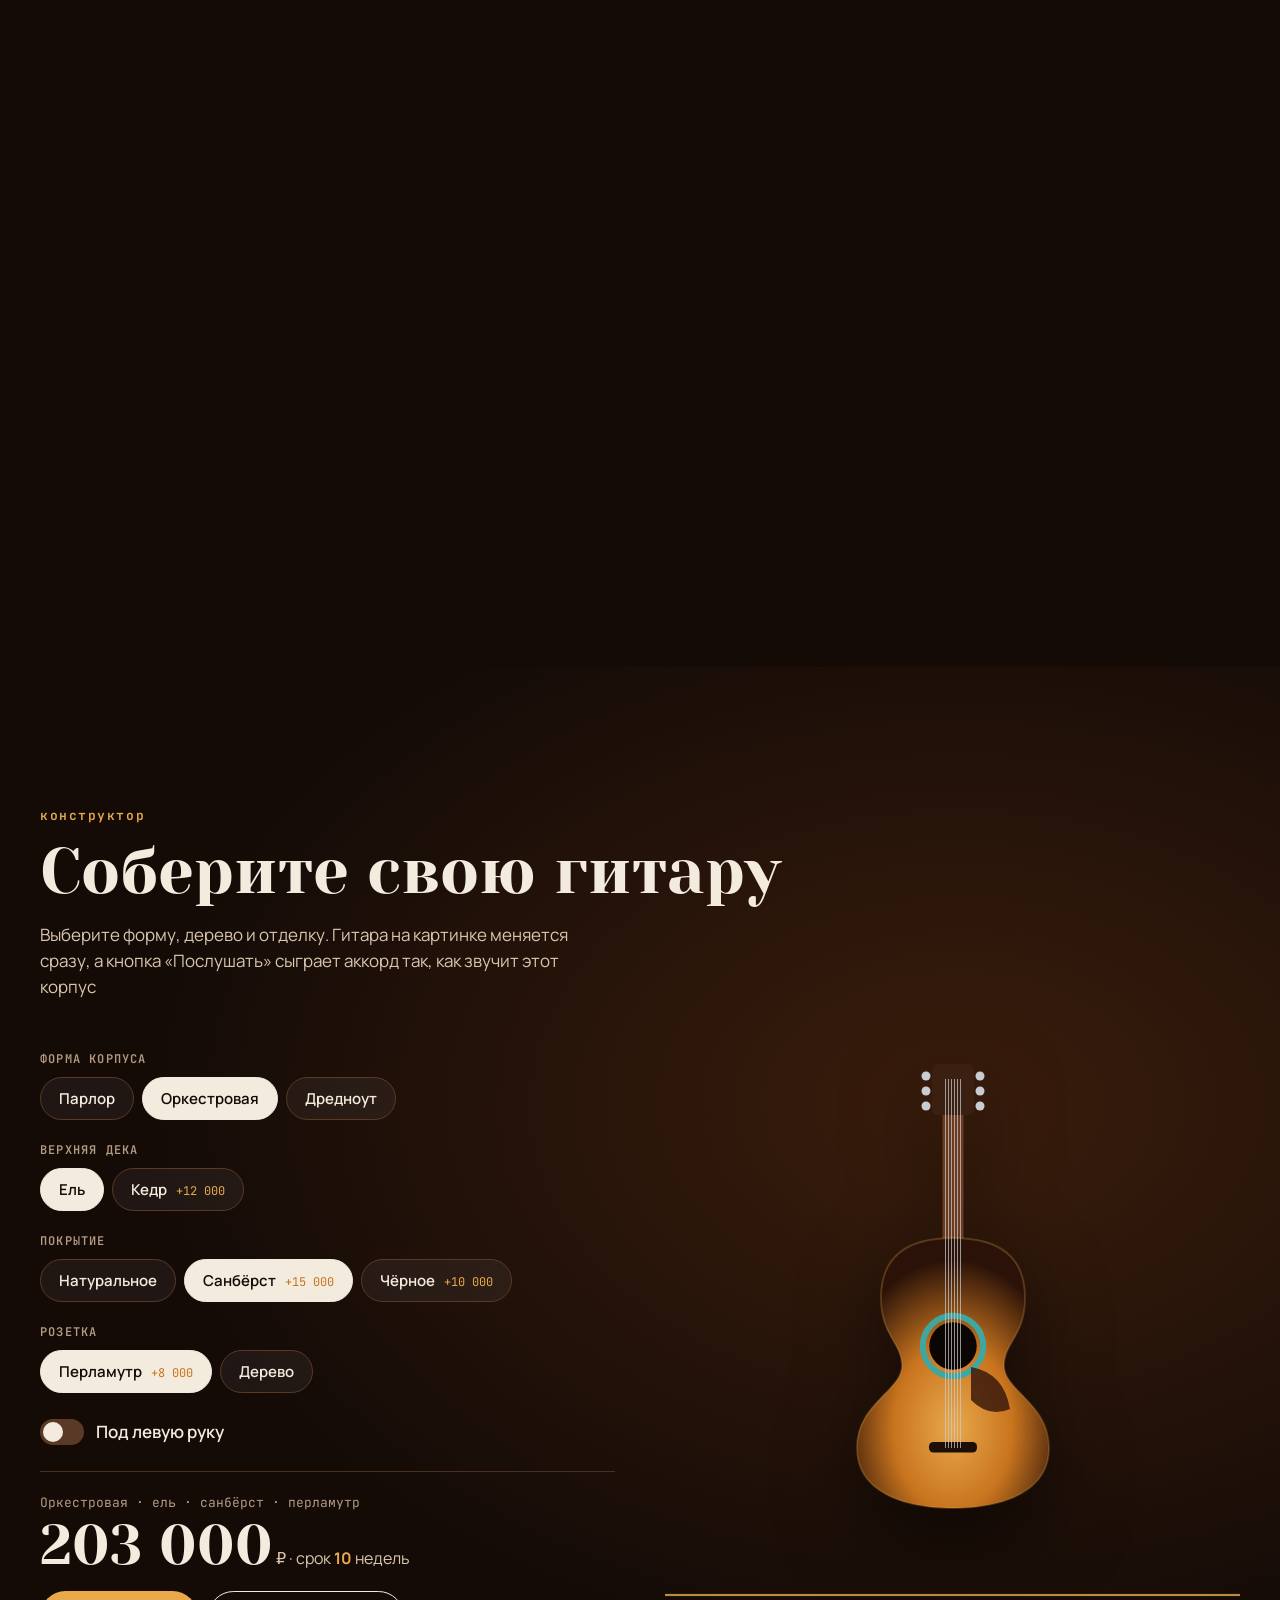
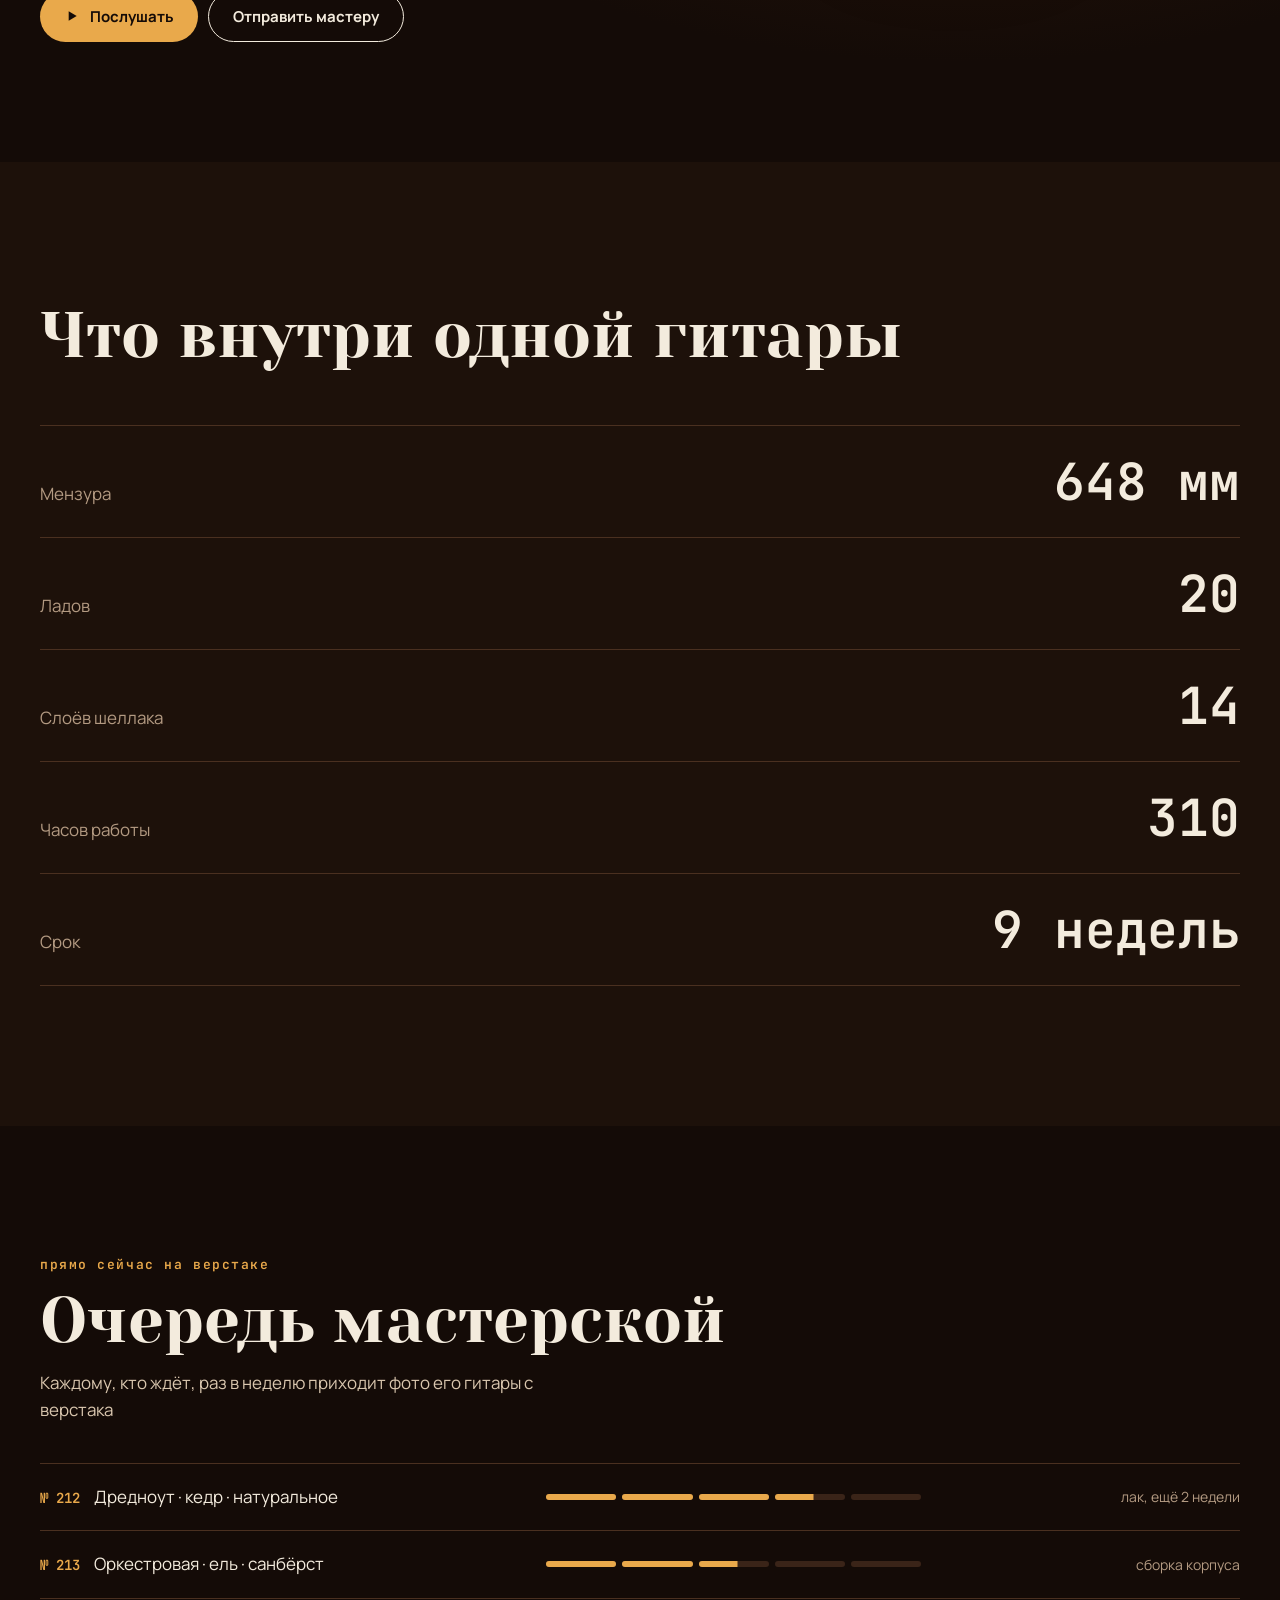
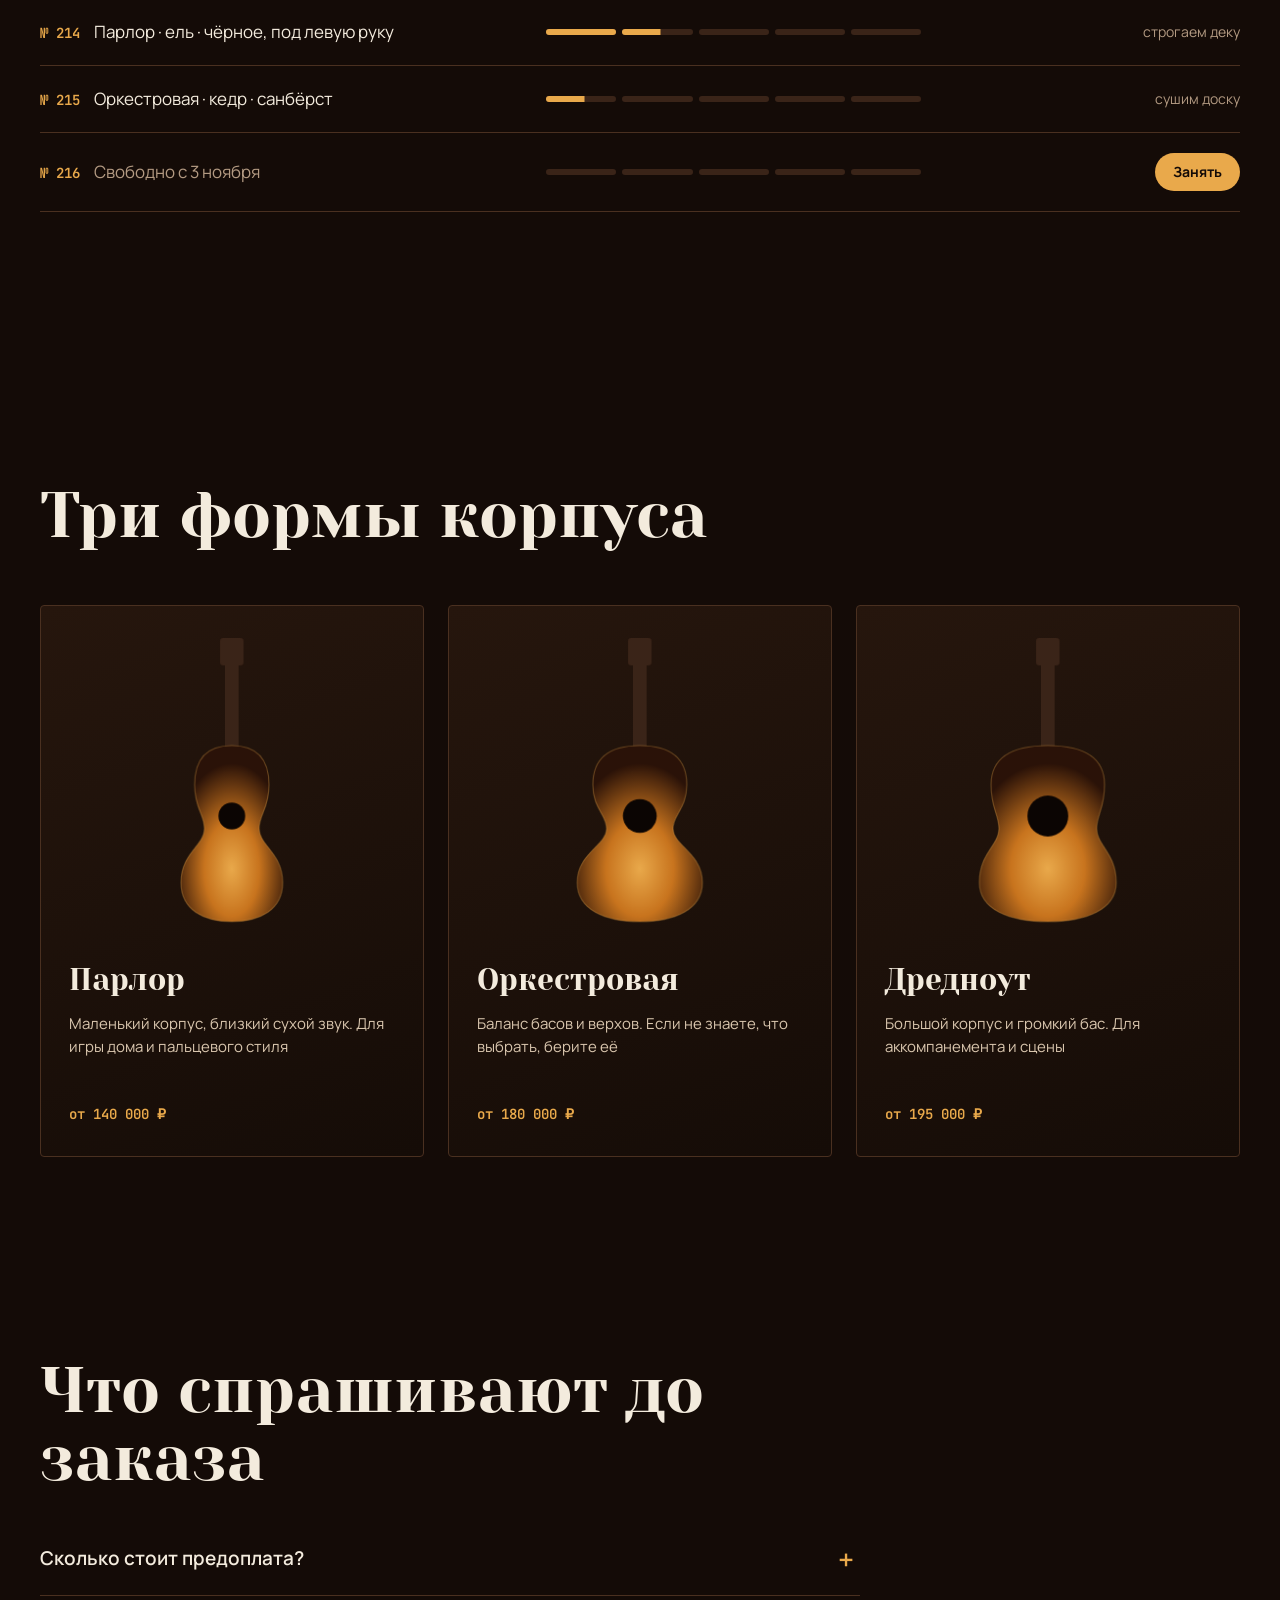
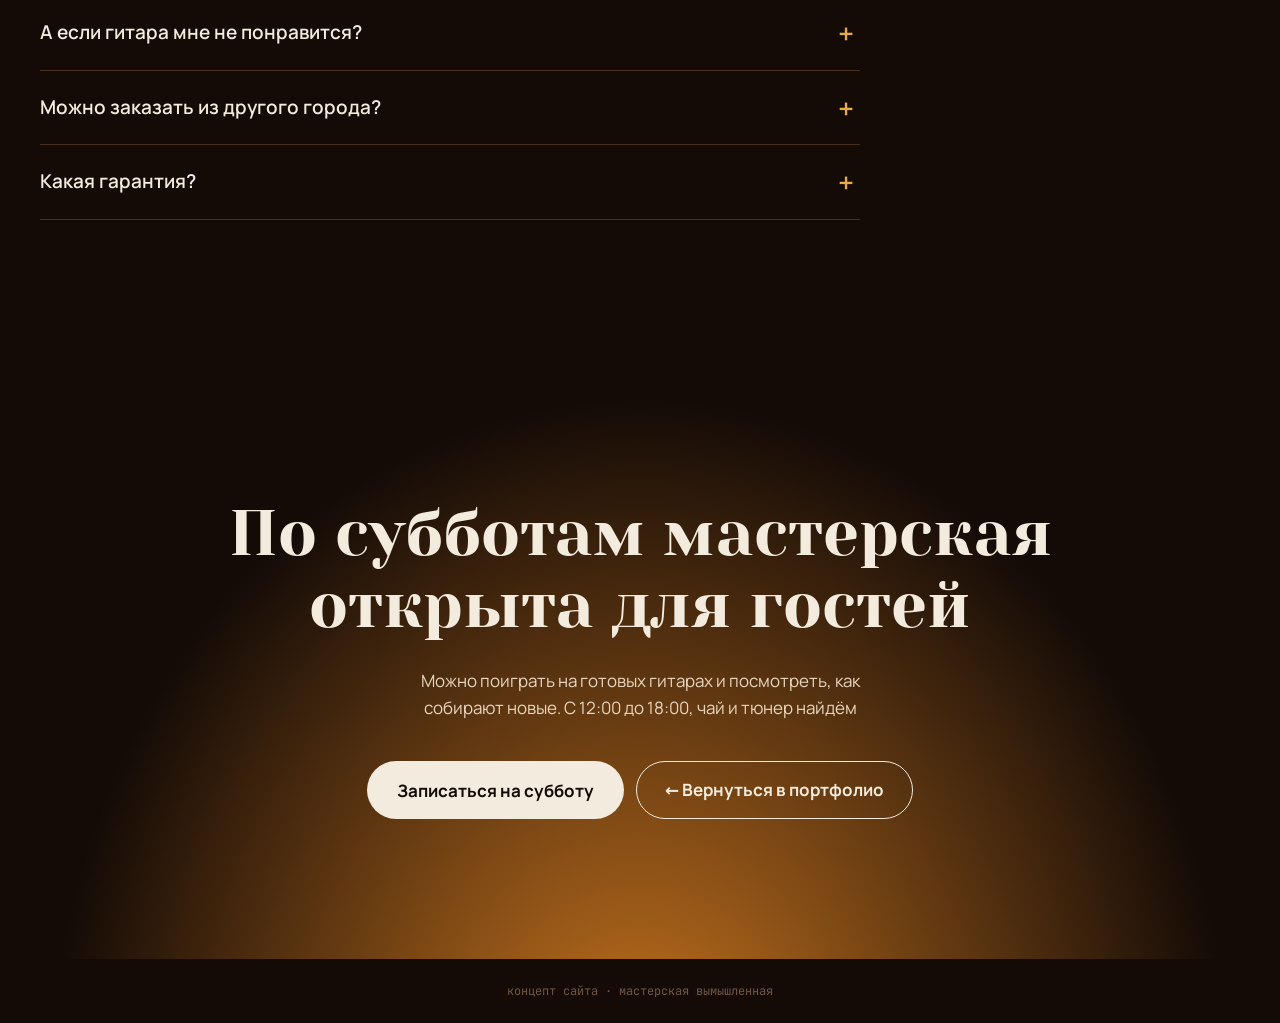
==== commit 3b8a57a0: "Гитара: гриф, лады и аккорды" ====
--- a/gitara/index.html
+++ b/gitara/index.html
@@ -18,7 +18,7 @@
     <a href="#queue">Очередь</a>
     <a href="#visit">Прийти</a>
   </nav>
-  <button class="sound" id="sound" aria-pressed="false">Звук выкл</button>
+  <button class="sound" id="sound" aria-pressed="false">Включить звук</button>
 </header>
 
 <section class="hero" id="hero">
@@ -35,7 +35,24 @@
     </svg>
   </div>
   <svg class="strings" id="strings" aria-hidden="true"></svg>
-  <p class="hint">проведите мышкой по струнам</p>
+  <div class="play">
+    <p class="hint" id="hint"></p>
+    <div class="play-row">
+      <button type="button" class="hero-sound" id="heroSound" aria-pressed="false">
+        <svg viewBox="0 0 24 24" aria-hidden="true"><path class="spk" d="M4 9h4l5-4v14l-5-4H4z"/><path class="wave" d="M16 8.5a5 5 0 0 1 0 7M18.5 6a8.5 8.5 0 0 1 0 12"/><path class="off" d="M16 9l5 6M21 9l-5 6"/></svg>
+        <span>Включить звук</span>
+      </button>
+      <div class="chords" role="group" aria-label="Аккорд">
+        <button type="button" data-chord="" aria-pressed="true">Лад под курсором</button>
+        <button type="button" data-chord="Em" aria-pressed="false">Em</button>
+        <button type="button" data-chord="Am" aria-pressed="false">Am</button>
+        <button type="button" data-chord="C" aria-pressed="false">C</button>
+        <button type="button" data-chord="G" aria-pressed="false">G</button>
+        <button type="button" data-chord="D" aria-pressed="false">D</button>
+        <button type="button" data-chord="E" aria-pressed="false">E</button>
+      </div>
+    </div>
+  </div>
 </section>
 
 <section class="facts-bar">
--- a/gitara/style.css
+++ b/gitara/style.css
@@ -79,7 +79,7 @@
 
 .soundhole {
   position: absolute; z-index: 1;
-  width: min(46vh, 420px); aspect-ratio: 1;
+  width: min(36vh, 330px); aspect-ratio: 1;
   left: 72%; top: 62%; transform: translate(-50%, -50%);
 }
 .soundhole svg { width: 100%; height: 100%; }
@@ -88,11 +88,47 @@
 .hole { fill: #0b0503; }
 
 .strings { position: absolute; inset: 0; z-index: 2; width: 100%; height: 100%; cursor: crosshair; }
-.strings path { fill: none; stroke: var(--nickel); stroke-linecap: round; }
-.hint {
-  position: absolute; z-index: 3; left: 40px; bottom: 28px;
-  font: 12px var(--mono); color: var(--muted); letter-spacing: .08em;
-}
+.strings path { fill: none; stroke: var(--nickel); stroke-linecap: round; transition: opacity .3s; }
+.strings path.muted { opacity: .35; }
+
+/* гриф: палисандр, металлические лады, костяной порожек, перламутровые метки */
+.board { fill: #1f100a; stroke: #3a2014; }
+.zone { fill: var(--honey); opacity: .14; transition: x .12s, width .12s; }
+.nut { fill: #efe3c8; }
+.fret { fill: #b9b3a8; }
+.inlay { fill: var(--abalone); opacity: .8; }
+.fret-num { font: 600 11px var(--mono); fill: var(--muted); }
+.note { font: 700 13px var(--mono); fill: var(--ink); }
+.note.muted { fill: #c9563b; }
+.finger { fill: var(--honey); stroke: var(--edge); stroke-width: 2; }
+.finger.ghost { fill: #f3ebdd; }
+
+/* панель под струнами: звук и аккорды */
+.play { position: absolute; z-index: 3; left: 40px; right: 40px; bottom: 24px; }
+.hint { font: 12px var(--mono); color: var(--muted); letter-spacing: .06em; margin-bottom: 10px; }
+.play-row { display: flex; align-items: center; gap: 14px; flex-wrap: wrap; }
+.hero-sound {
+  display: inline-flex; align-items: center; gap: 8px; cursor: pointer;
+  font: 700 14px var(--body); color: var(--edge); background: var(--ink);
+  border: 0; border-radius: 30px; padding: 10px 18px 10px 14px;
+  transition: background .2s, transform .15s cubic-bezier(.34,1.56,.64,1);
+}
+.hero-sound:active { transform: scale(.95); }
+.hero-sound svg { width: 20px; height: 20px; fill: none; stroke: currentColor; stroke-width: 2; stroke-linecap: round; stroke-linejoin: round; }
+.hero-sound .spk { fill: currentColor; }
+.hero-sound .wave { display: none; }
+.hero-sound[aria-pressed="true"] { background: var(--abalone); color: #fff; }
+.hero-sound[aria-pressed="true"] .wave { display: inline; }
+.hero-sound[aria-pressed="true"] .off { display: none; }
+.chords { display: flex; gap: 6px; flex-wrap: wrap; }
+.chords button {
+  font: 600 13px var(--mono); color: var(--ink); background: #140b07b3; cursor: pointer;
+  border: 1px solid #6b4a33; border-radius: 20px; padding: 8px 13px;
+  transition: background .2s, color .2s, border-color .2s, transform .15s cubic-bezier(.34,1.56,.64,1);
+}
+.chords button:hover { border-color: var(--honey); }
+.chords button:active { transform: scale(.94); }
+.chords button[aria-pressed="true"] { background: var(--honey); border-color: var(--honey); color: var(--edge); }
 
 /* ---------- этапы ---------- */
 .process { background: var(--edge); }
@@ -268,8 +304,13 @@
   .top { padding: 14px 16px; gap: 14px; }
   .top nav { display: none; }
   .hero-text { padding: 13vh 16px 0; }
-  .soundhole { left: 74%; width: 62vw; }
-  .hint { left: 16px; }
+  .soundhole { width: 56vw; }
+  .play { left: 16px; right: 0; bottom: 18px; }
+  .play-row { flex-wrap: nowrap; gap: 8px; }
+  .hero-sound { flex-shrink: 0; padding: 9px 14px 9px 11px; }
+  .chords { flex-wrap: nowrap; overflow-x: auto; padding-right: 16px; scrollbar-width: none; }
+  .chords button { flex-shrink: 0; }
+  .hint { padding-right: 16px; }
   .process-pin { height: auto; padding: 100px 0; }
   .process-head { padding: 0 16px 40px; }
   .bar { display: none; }
